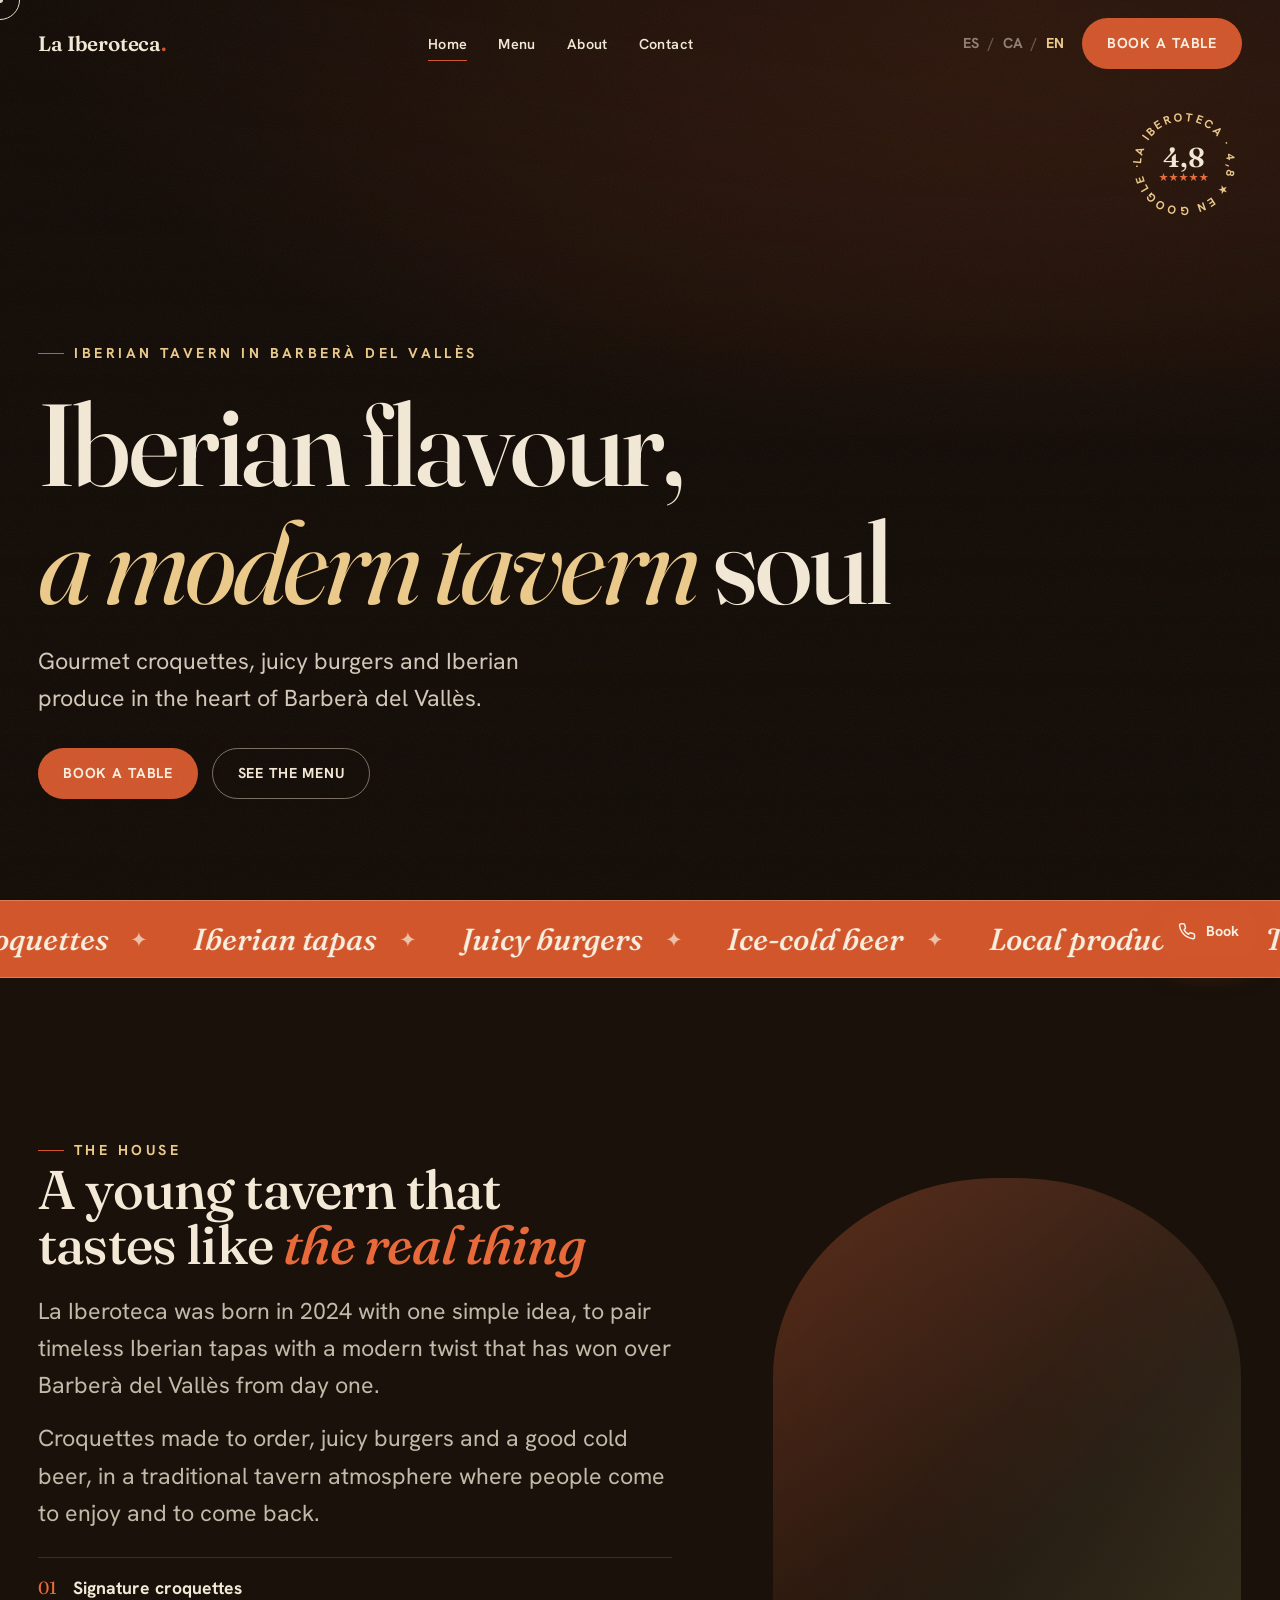
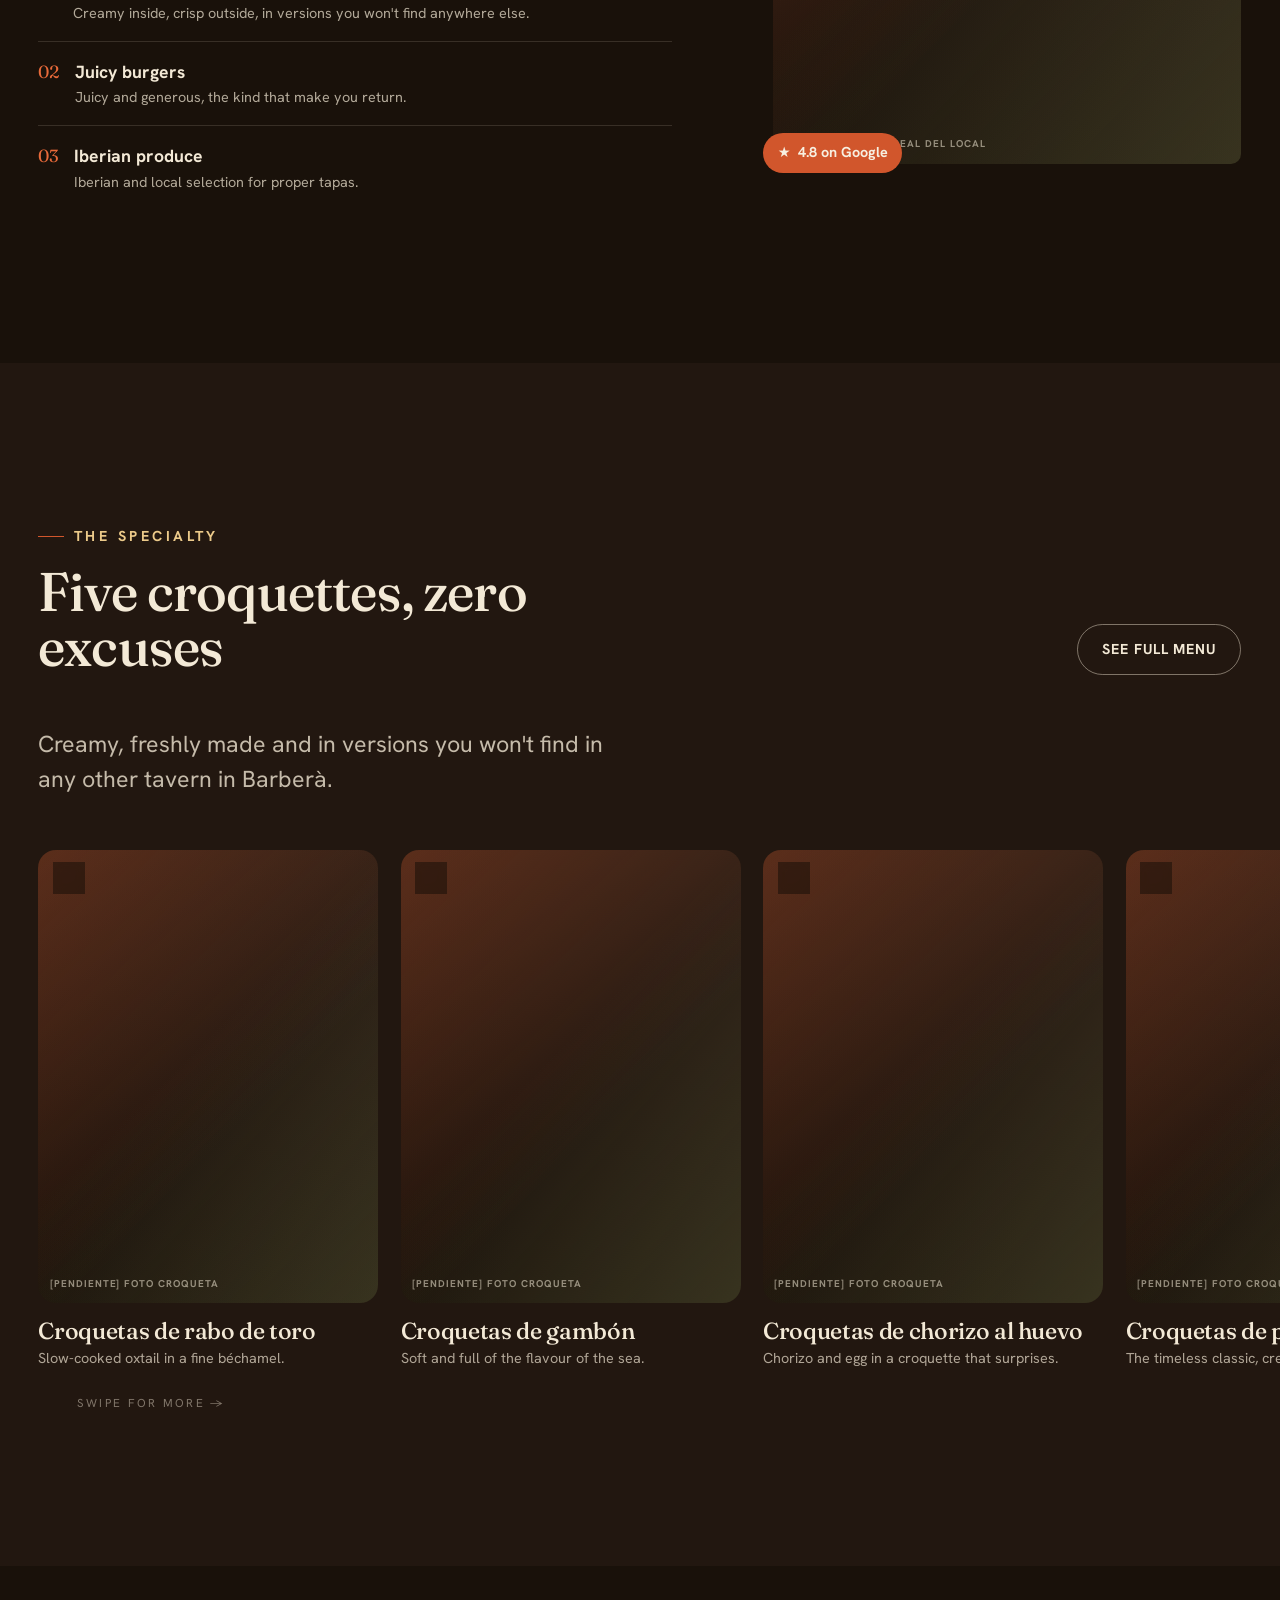
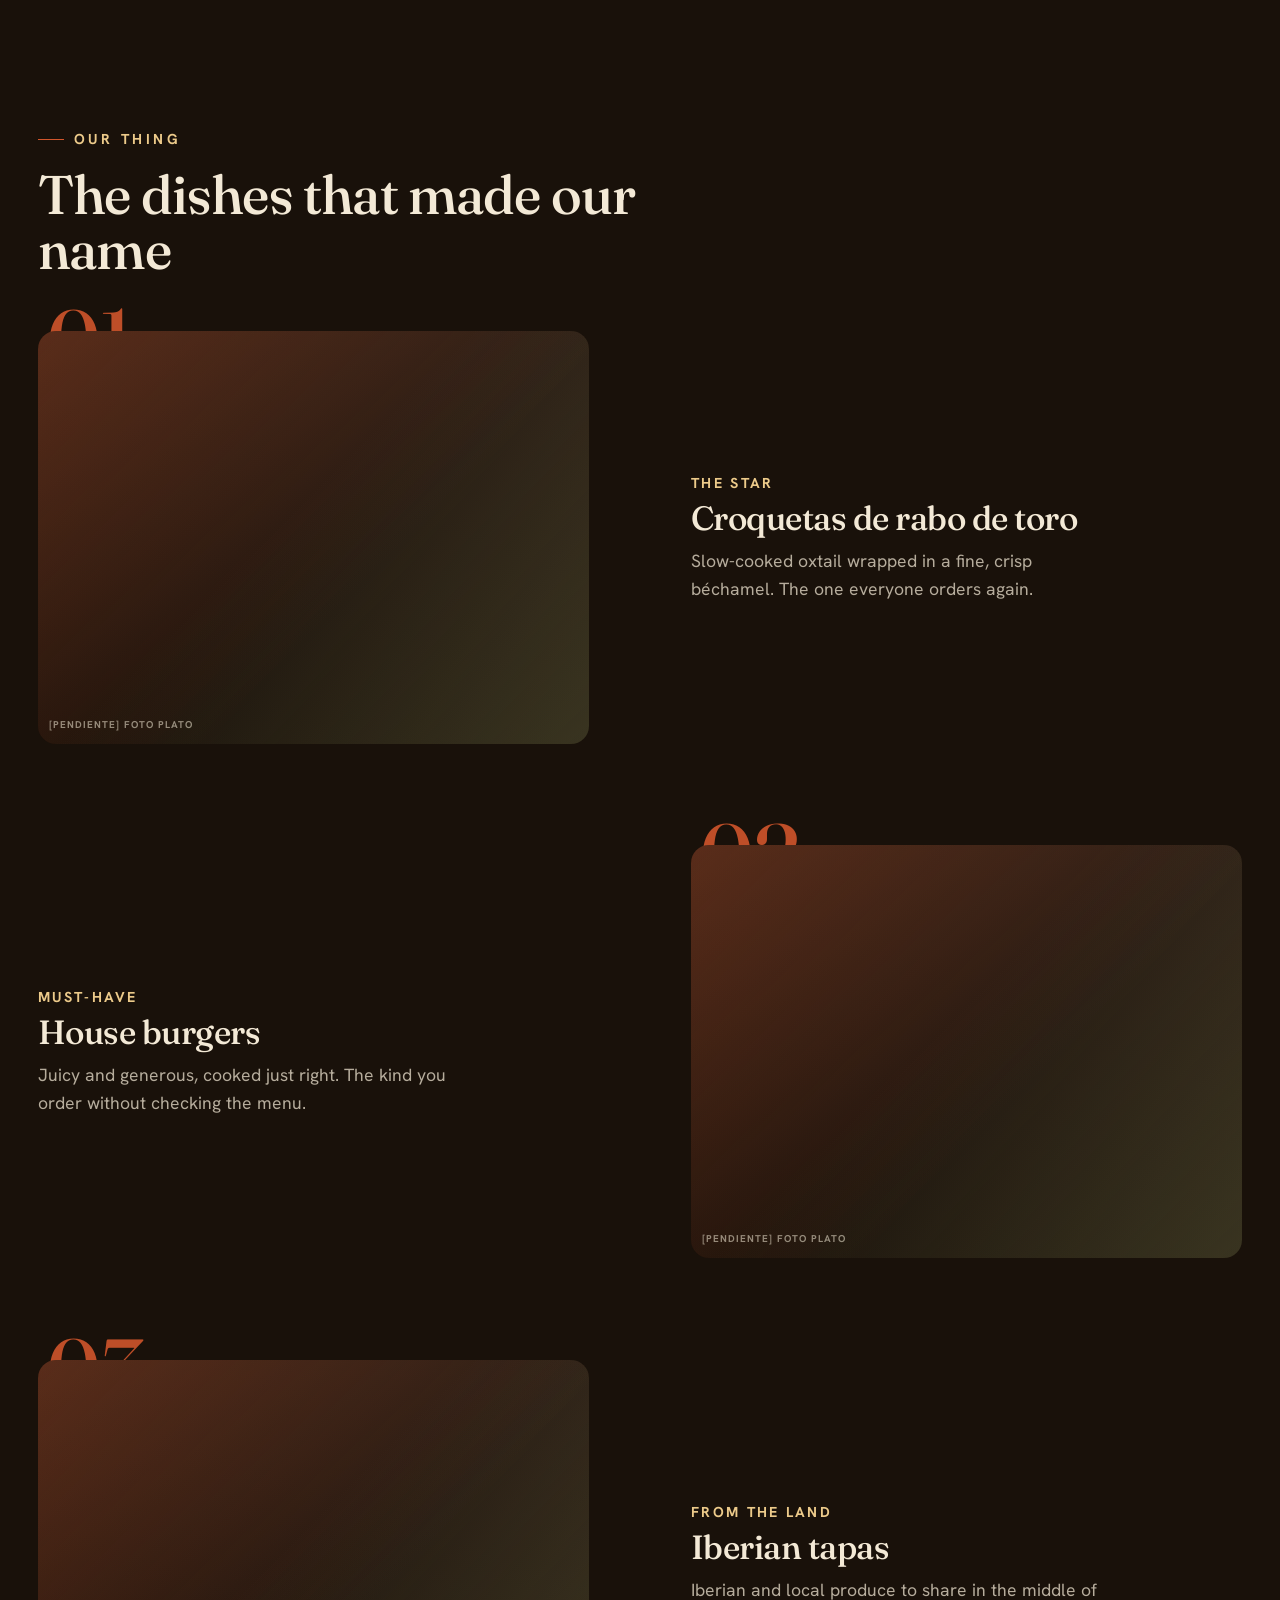
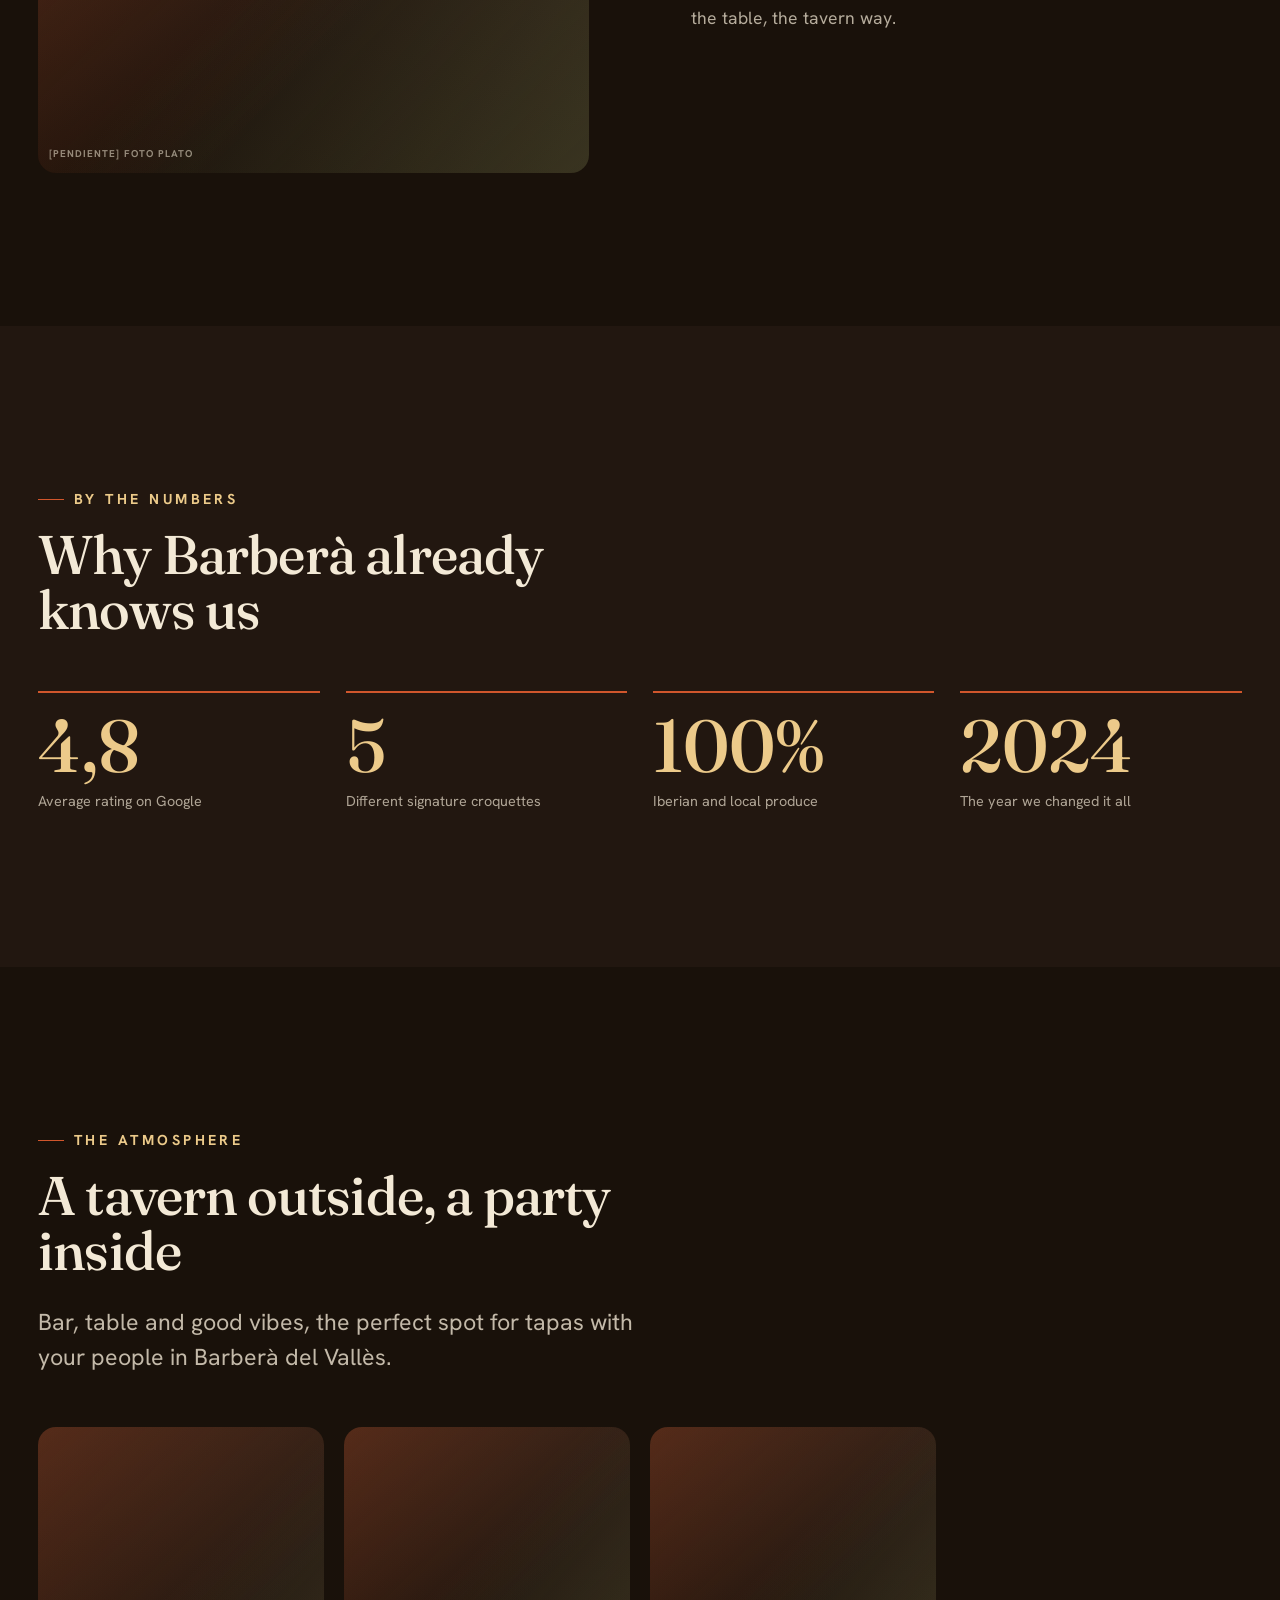
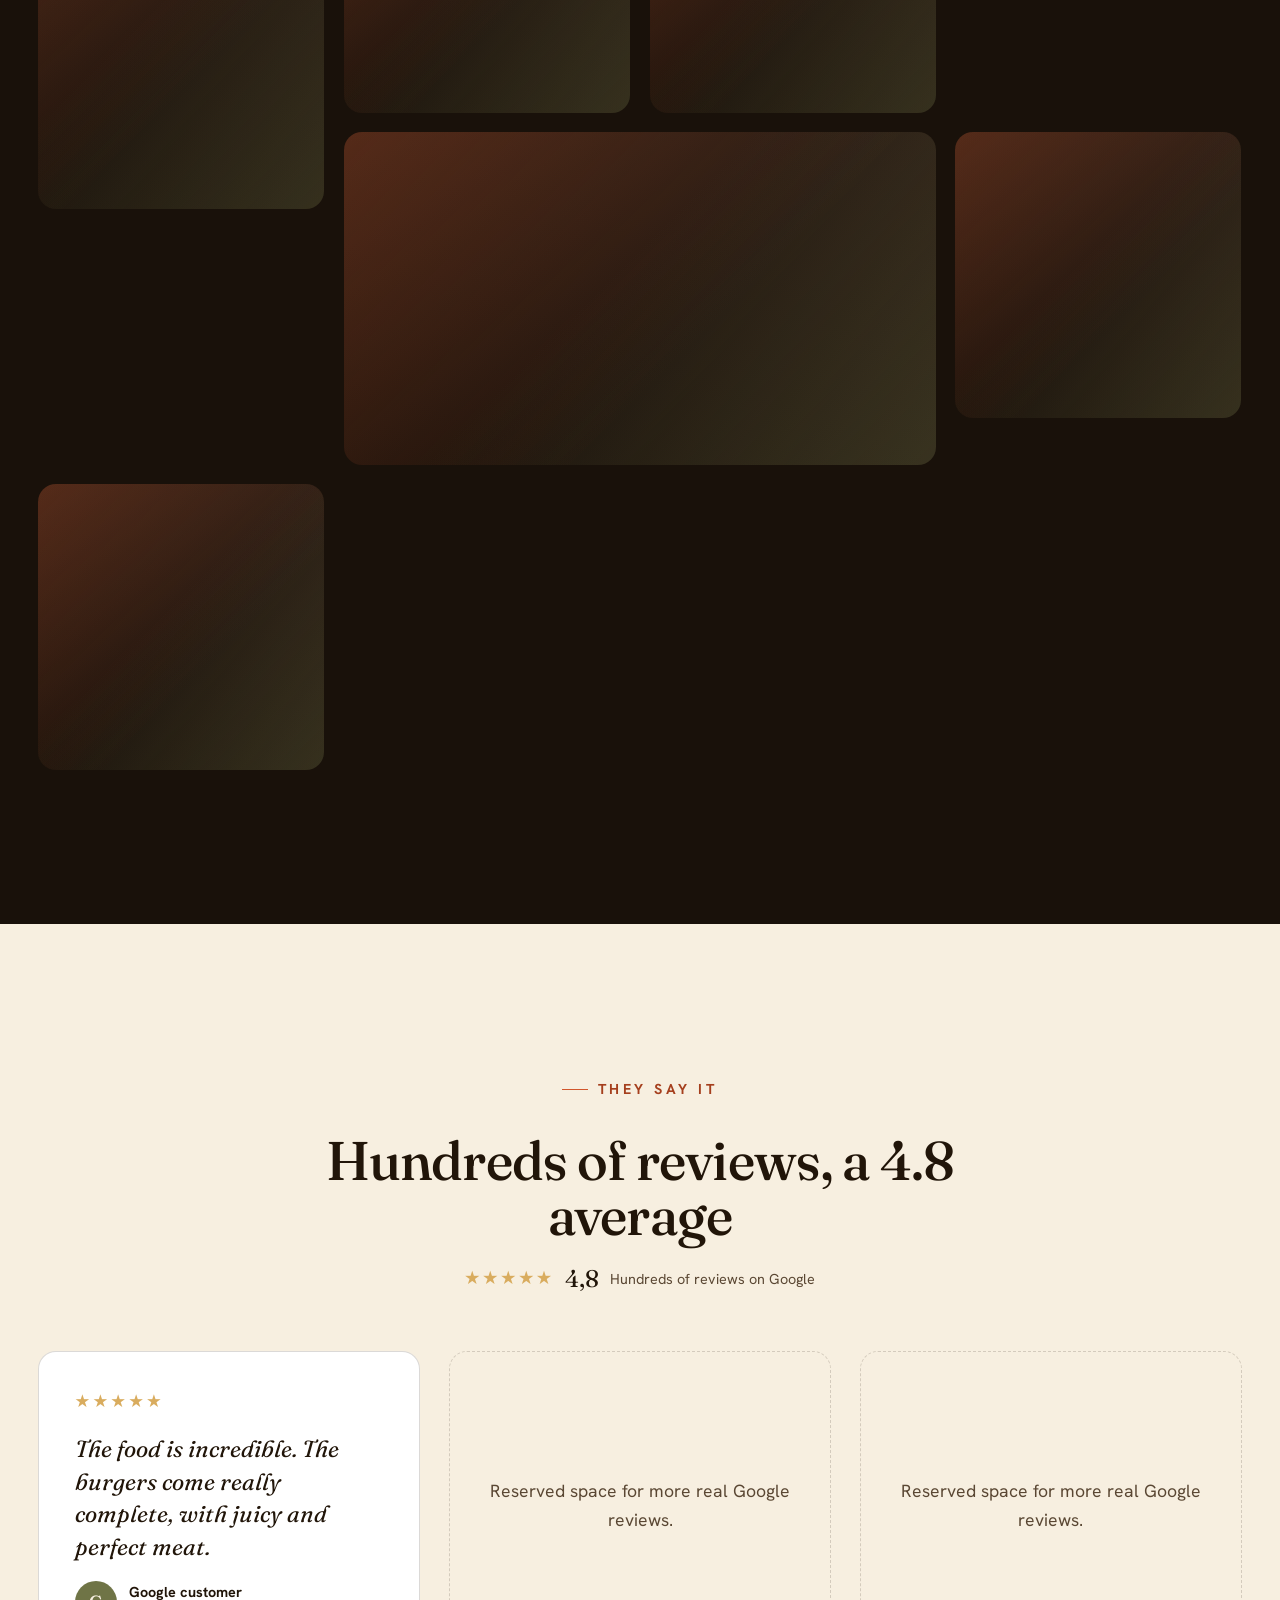
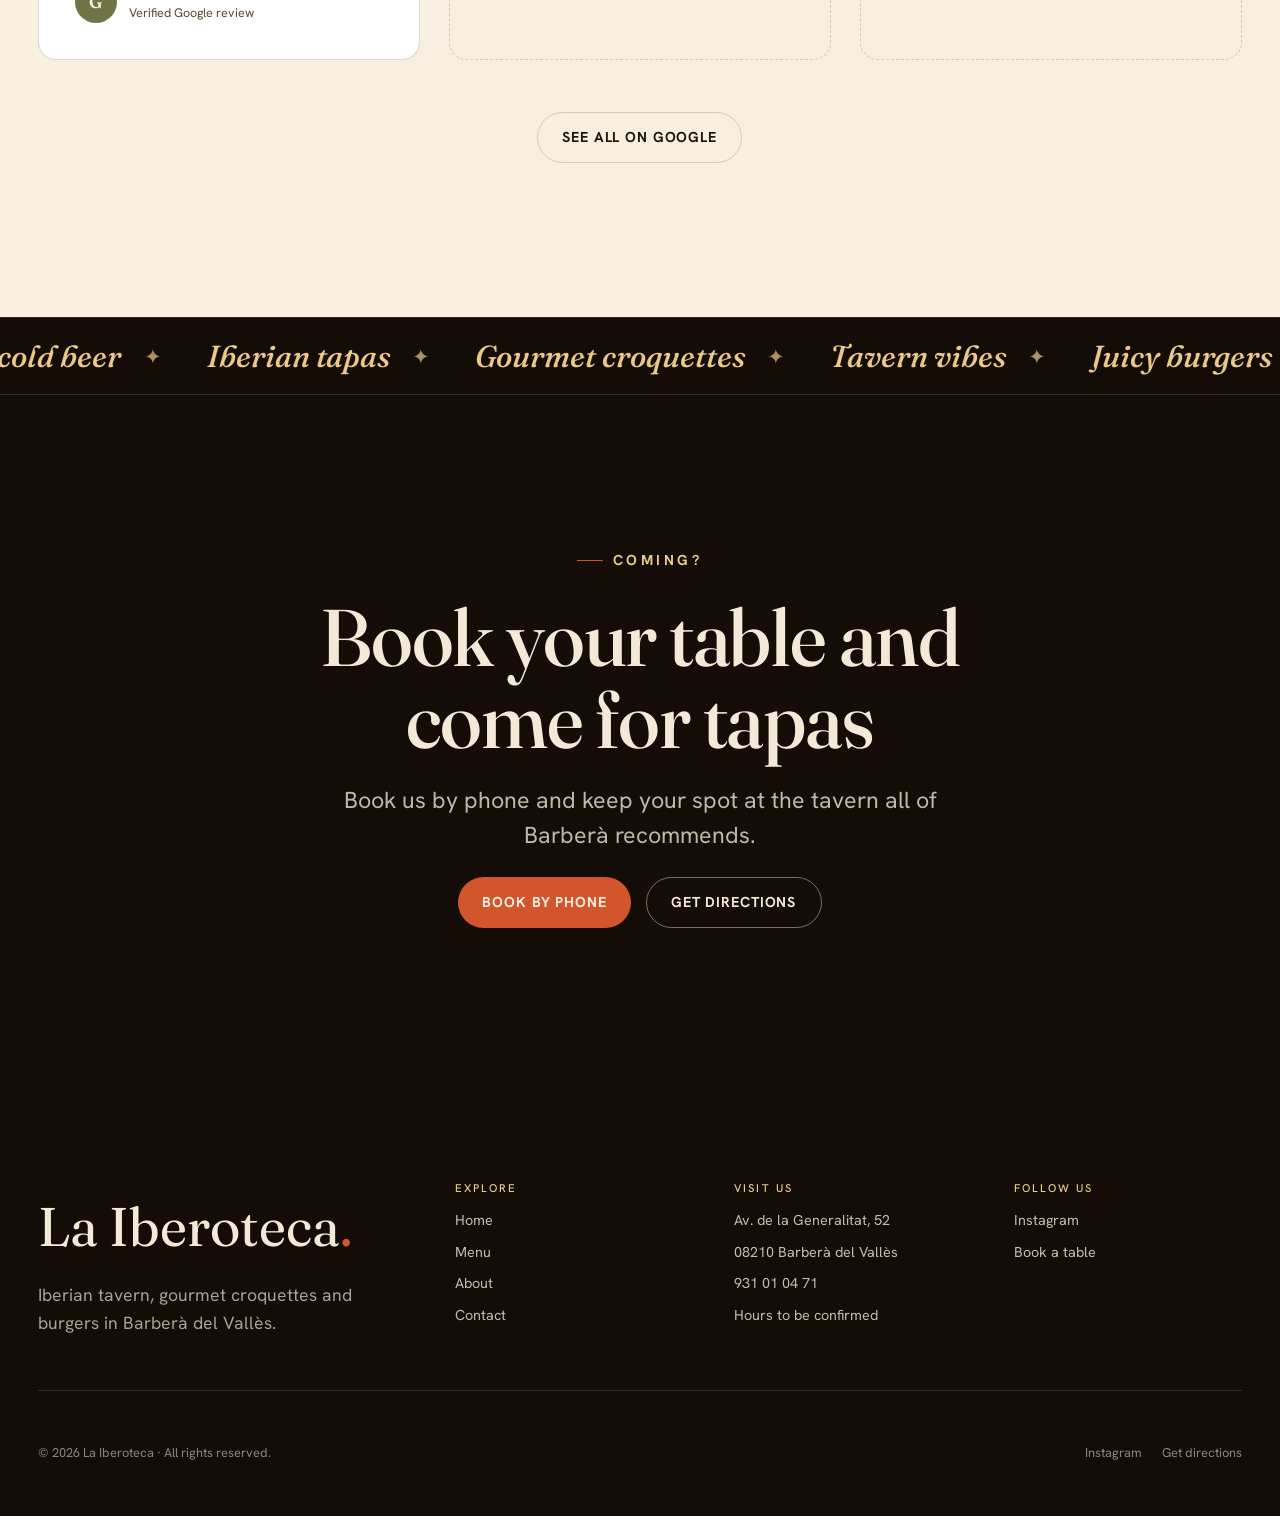
==== la-iberoteca/index.html @ 3eb7a65a "Web" ====
<!doctype html>
<html lang="es">
<head>
  <meta charset="utf-8">
  <meta name="viewport" content="width=device-width, initial-scale=1, viewport-fit=cover">
  <title>La Iberoteca · Tasca ibérica y croquetas gourmet en Barberà del Vallès</title>
  <meta name="description" content="Tasca ibérica en Barberà del Vallès: croquetas gourmet, hamburguesas de carne jugosa y tapeo ibérico. 4,8 en Google. Reserva mesa por teléfono.">
  <link rel="canonical" href="https://www.laiberoteca.com/">
  <meta name="theme-color" content="#130c07">
  <meta property="og:type" content="restaurant">
  <meta property="og:site_name" content="La Iberoteca">
  <meta property="og:title" content="La Iberoteca · Tasca ibérica en Barberà del Vallès">
  <meta property="og:description" content="Tasca ibérica en Barberà del Vallès: croquetas gourmet, hamburguesas de carne jugosa y tapeo ibérico. 4,8 en Google. Reserva mesa por teléfono.">
  <meta property="og:url" content="https://www.laiberoteca.com/">
  <meta property="og:image" content="https://images.unsplash.com/photo-1656423521731-9665583f100c?auto=format&fit=crop&w=1200&q=72">
  <meta property="og:locale" content="es_ES">
  <meta name="twitter:card" content="summary_large_image">
  <link rel="preconnect" href="https://fonts.googleapis.com">
  <link rel="preconnect" href="https://fonts.gstatic.com" crossorigin>
  <link rel="preconnect" href="https://images.unsplash.com">
  <link rel="icon" href="data:image/svg+xml,%3Csvg xmlns='http://www.w3.org/2000/svg' viewBox='0 0 32 32'%3E%3Crect width='32' height='32' rx='7' fill='%23130c07'/%3E%3Ctext x='16' y='23' font-family='Georgia,serif' font-size='20' fill='%23d9ac5e' text-anchor='middle'%3EI%3C/text%3E%3C/svg%3E">
  <link rel="stylesheet" href="css/style.css">
  <script type="application/ld+json">
  {
    "@context": "https://schema.org",
    "@type": "Restaurant",
    "name": "La Iberoteca",
    "description": "Tasca ibérica en Barberà del Vallès: croquetas gourmet, hamburguesas de carne jugosa y tapeo ibérico.",
    "url": "https://www.laiberoteca.com/",
    "telephone": "+34931010471",
    "image": "https://images.unsplash.com/photo-1656423521731-9665583f100c?auto=format&fit=crop&w=1200&q=72",
    "servesCuisine": ["Española", "Tapas", "Ibérica"],
    "priceRange": "€€",
    "address": {
      "@type": "PostalAddress",
      "streetAddress": "Av. de la Generalitat, 52",
      "addressLocality": "Barberà del Vallès",
      "postalCode": "08210",
      "addressRegion": "Barcelona",
      "addressCountry": "ES"
    },
    "geo": { "@type": "GeoCoordinates", "latitude": 41.5150507, "longitude": 2.1231923 },
    "areaServed": "Barberà del Vallès"
  }
  </script>
</head>
<body>

  <a class="skip-link" href="#main" data-i18n="skip">Saltar al contenido</a>

  <div class="preloader" aria-hidden="true">
    <div class="preloader__inner">
      <p class="preloader__name">La Iberoteca</p>
      <p class="preloader__sub" data-i18n="pre.sub">Tasca ibérica · Barberà del Vallès</p>
      <div class="preloader__bar"><span></span></div>
    </div>
  </div>
  <div class="curtain" aria-hidden="true"></div>

  <div class="cursor" aria-hidden="true"></div>
  <div class="cursor-dot" aria-hidden="true"></div>

  <header class="header">
    <div class="header__inner">
      <a class="brand" href="index.html" aria-label="La Iberoteca, inicio">La Iberoteca<span class="brand__dot">.</span></a>
      <nav class="nav" aria-label="Principal">
        <ul class="nav__list">
          <li><a class="nav__link" href="index.html" aria-current="page" data-i18n="nav.home">Inicio</a></li>
          <li><a class="nav__link" href="carta.html" data-i18n="nav.menu">Carta</a></li>
          <li><a class="nav__link" href="conocenos.html" data-i18n="nav.about">Conócenos</a></li>
          <li><a class="nav__link" href="contacto.html" data-i18n="nav.contact">Contacto</a></li>
        </ul>
      </nav>
      <div class="header__actions">
        <div class="lang" role="group" aria-label="Idioma">
          <button class="lang__btn" type="button" data-lang="es" aria-pressed="true">ES</button>
          <span class="lang__sep" aria-hidden="true">/</span>
          <button class="lang__btn" type="button" data-lang="ca" aria-pressed="false">CA</button>
          <span class="lang__sep" aria-hidden="true">/</span>
          <button class="lang__btn" type="button" data-lang="en" aria-pressed="false">EN</button>
        </div>
        <a class="btn btn--accent header__reserve" data-action="reserve" href="tel:+34931010471" data-i18n="cta.reserveLong">Reservar mesa</a>
        <button class="burger" type="button" aria-label="Abrir menú" aria-expanded="false" aria-controls="mobile-menu">
          <span class="burger__box"><span></span><span></span></span>
        </button>
      </div>
    </div>
  </header>

  <nav class="menu" id="mobile-menu" aria-label="Menú móvil">
    <div></div>
    <div class="menu__nav">
      <ul class="menu__list">
        <li class="menu__item"><a class="menu__link" href="index.html"><span class="menu__index">01</span><span data-i18n="nav.home">Inicio</span></a></li>
        <li class="menu__item"><a class="menu__link" href="carta.html"><span class="menu__index">02</span><span data-i18n="nav.menu">Carta</span></a></li>
        <li class="menu__item"><a class="menu__link" href="conocenos.html"><span class="menu__index">03</span><span data-i18n="nav.about">Conócenos</span></a></li>
        <li class="menu__item"><a class="menu__link" href="contacto.html"><span class="menu__index">04</span><span data-i18n="nav.contact">Contacto</span></a></li>
      </ul>
    </div>
    <div class="menu__footer">
      <a data-action="call" href="tel:+34931010471">931 01 04 71</a>
      <span>Av. de la Generalitat, 52 · Barberà del Vallès</span>
      <a href="https://www.instagram.com/" target="_blank" rel="noopener">Instagram</a>
    </div>
  </nav>

  <nav class="actionbar" aria-label="Acciones rápidas">
    <a class="actionbar__btn" href="carta.html" data-i18n="nav.menu">Carta</a>
    <a class="actionbar__btn actionbar__btn--primary" data-action="reserve" href="tel:+34931010471">
      <svg viewBox="0 0 24 24" fill="none" stroke="currentColor" stroke-width="2" stroke-linecap="round" stroke-linejoin="round" aria-hidden="true"><path d="M22 16.92v3a2 2 0 0 1-2.18 2 19.79 19.79 0 0 1-8.63-3.07 19.5 19.5 0 0 1-6-6 19.79 19.79 0 0 1-3.07-8.67A2 2 0 0 1 4.11 2h3a2 2 0 0 1 2 1.72c.13.96.36 1.9.7 2.81a2 2 0 0 1-.45 2.11L8.09 9.91a16 16 0 0 0 6 6l1.27-1.27a2 2 0 0 1 2.11-.45c.9.34 1.85.57 2.81.7A2 2 0 0 1 22 16.92z"></path></svg>
      <span data-i18n="cta.reserve">Reservar</span>
    </a>
    <a class="actionbar__btn" data-action="directions" href="https://www.google.com/maps/dir/?api=1&destination=41.5150507,2.1231923" target="_blank" rel="noopener" data-i18n="homecta.btn2">Cómo llegar</a>
  </nav>

  <a class="callfab" data-action="reserve" href="tel:+34931010471">
    <svg viewBox="0 0 24 24" fill="none" stroke="currentColor" stroke-width="2" stroke-linecap="round" stroke-linejoin="round" aria-hidden="true"><path d="M22 16.92v3a2 2 0 0 1-2.18 2 19.79 19.79 0 0 1-8.63-3.07 19.5 19.5 0 0 1-6-6 19.79 19.79 0 0 1-3.07-8.67A2 2 0 0 1 4.11 2h3a2 2 0 0 1 2 1.72c.13.96.36 1.9.7 2.81a2 2 0 0 1-.45 2.11L8.09 9.91a16 16 0 0 0 6 6l1.27-1.27a2 2 0 0 1 2.11-.45c.9.34 1.85.57 2.81.7A2 2 0 0 1 22 16.92z"></path></svg>
    <span data-i18n="floating.label">Reservar</span>
  </a>

  <div id="smooth-wrapper">
    <div id="smooth-content">
      <main id="main">

        <section class="hero">
          <div class="hero__media"><img src="https://images.unsplash.com/photo-1656423521731-9665583f100c?auto=format&fit=crop&w=1900&q=72" alt="Mesa de tapeo ibérico en La Iberoteca" fetchpriority="high" decoding="async"></div>
          <div class="hero__scrim"></div>
          <div class="seal" aria-hidden="true">
            <svg class="seal__spin" viewBox="0 0 100 100">
              <defs><path id="sealpath" d="M50,50 m-37,0 a37,37 0 1,1 74,0 a37,37 0 1,1 -74,0"></path></defs>
              <text><textPath href="#sealpath" startOffset="0">LA IBEROTECA · 4,8 ★ EN GOOGLE · </textPath></text>
            </svg>
            <div class="seal__core"><span class="seal__num">4,8</span><span class="seal__star">★★★★★</span></div>
          </div>
          <div class="hero__inner">
            <p class="eyebrow hero__eyebrow" data-i18n="hero.eyebrow">Tasca ibérica en Barberà del Vallès</p>
            <h1 class="hero__title" data-i18n-html="hero.title">Sabor ibérico,<br><em>alma de tasca</em> moderna</h1>
            <p class="hero__sub" data-i18n="hero.sub">Croquetas gourmet, hamburguesas de carne jugosa y producto ibérico en el corazón de Barberà del Vallès.</p>
            <div class="hero__actions">
              <a class="btn btn--accent" data-action="reserve" href="tel:+34931010471" data-i18n="hero.cta1">Reservar mesa</a>
              <a class="btn btn--ghost" href="carta.html" data-i18n="hero.cta2">Ver la carta</a>
            </div>
          </div>
        </section>

        <div class="marquee" aria-hidden="true">
          <div class="marquee__track">
            <span class="marquee__item" data-i18n="marquee.1">Croquetas gourmet</span>
            <span class="marquee__item" data-i18n="marquee.2">Tapeo ibérico</span>
            <span class="marquee__item" data-i18n="marquee.3">Hamburguesas jugosas</span>
            <span class="marquee__item" data-i18n="marquee.4">Cerveza bien fría</span>
            <span class="marquee__item" data-i18n="marquee.5">Producto de proximidad</span>
            <span class="marquee__item" data-i18n="marquee.6">Ambiente de tasca</span>
          </div>
        </div>

        <section class="section">
          <div class="wrap intro__grid">
            <div class="intro__main">
              <p class="eyebrow" data-reveal="up" data-i18n="intro.eyebrow">La casa</p>
              <h2 class="intro__title" data-reveal="up" data-i18n-html="intro.title">Una tasca joven que sabe a <em>toda la vida</em></h2>
              <div class="intro__body" data-reveal="up">
                <p data-i18n="intro.p1">La Iberoteca nació en 2024 con una idea sencilla, juntar el tapeo ibérico de siempre con un punto moderno que enamora a Barberà del Vallès desde el primer día.</p>
                <p data-i18n="intro.p2">Croquetas hechas al momento, hamburguesas de carne jugosa y una buena cerveza fría, en un ambiente de tasca tradicional donde se viene a disfrutar y a repetir.</p>
              </div>
              <div class="features" data-reveal="up">
                <div class="feature"><span class="feature__num">01</span><div><p class="feature__title" data-i18n="intro.f1.title">Croquetas de autor</p><p class="feature__text" data-i18n="intro.f1.text">Cremosas por dentro y crujientes por fuera.</p></div></div>
                <div class="feature"><span class="feature__num">02</span><div><p class="feature__title" data-i18n="intro.f2.title">Hamburguesas jugosas</p><p class="feature__text" data-i18n="intro.f2.text">Carne jugosa y bien completas.</p></div></div>
                <div class="feature"><span class="feature__num">03</span><div><p class="feature__title" data-i18n="intro.f3.title">Producto ibérico</p><p class="feature__text" data-i18n="intro.f3.text">Selección ibérica y de proximidad.</p></div></div>
              </div>
            </div>
            <div class="intro__media" data-reveal="mask">
              <div class="img intro__img" data-ph="[PENDIENTE] Foto real del local"><img src="https://images.unsplash.com/photo-1613274554329-70f997f5789f?auto=format&fit=crop&w=1100&q=72" alt="Interior de tasca cálida en Barberà del Vallès" loading="lazy" decoding="async"></div>
              <span class="intro__badge"><span aria-hidden="true">★</span><span data-i18n="intro.chip">4,8 en Google</span></span>
            </div>
          </div>
        </section>

        <section class="section section--brown">
          <div class="wrap">
            <div class="rail__head">
              <div>
                <p class="eyebrow" data-reveal="up" data-i18n="croq.eyebrow">La especialidad</p>
                <h2 class="title title--section" data-reveal="up" data-i18n="croq.title">Cinco croquetas, cero excusas</h2>
              </div>
              <a class="btn btn--ghost" href="carta.html" data-reveal="up" data-i18n="dishes.cta">Ver carta completa</a>
            </div>
            <p class="lead u-mt-s" data-reveal="up" data-i18n="croq.lead">Cremosas, recién hechas y en versiones que no vas a encontrar en otra tasca de Barberà.</p>
          </div>
          <div class="wrap" style="margin-top: var(--sp-m)">
            <div class="hswipe">
              <article class="hcard"><div class="img hcard__media" data-ph="[PENDIENTE] Foto croqueta"><span class="hcard__index">01</span><img src="https://images.unsplash.com/photo-1713517915303-ae3b3429f939?auto=format&fit=crop&w=820&q=72" alt="Croquetas gourmet de La Iberoteca" loading="lazy" decoding="async"></div><div class="hcard__body"><h3 class="hcard__name" data-i18n="m.croq1.name">—</h3><p class="hcard__desc" data-i18n="m.croq1.desc">—</p></div></article>
              <article class="hcard"><div class="img hcard__media" data-ph="[PENDIENTE] Foto croqueta"><span class="hcard__index">02</span><img src="https://images.unsplash.com/photo-1683694062041-cc62c5390b13?auto=format&fit=crop&w=820&q=72" alt="Croquetas crujientes recién hechas" loading="lazy" decoding="async"></div><div class="hcard__body"><h3 class="hcard__name" data-i18n="m.croq2.name">—</h3><p class="hcard__desc" data-i18n="m.croq2.desc">—</p></div></article>
              <article class="hcard"><div class="img hcard__media" data-ph="[PENDIENTE] Foto croqueta"><span class="hcard__index">03</span><img src="https://images.unsplash.com/photo-1674480367370-4e4bd64eb3c5?auto=format&fit=crop&w=820&q=72" alt="Croquetas caseras de La Iberoteca" loading="lazy" decoding="async"></div><div class="hcard__body"><h3 class="hcard__name" data-i18n="m.croq3.name">—</h3><p class="hcard__desc" data-i18n="m.croq3.desc">—</p></div></article>
              <article class="hcard"><div class="img hcard__media" data-ph="[PENDIENTE] Foto croqueta"><span class="hcard__index">04</span><img src="https://images.unsplash.com/photo-1626011852881-4609127619a8?auto=format&fit=crop&w=820&q=72" alt="Croquetas doradas para compartir" loading="lazy" decoding="async"></div><div class="hcard__body"><h3 class="hcard__name" data-i18n="m.croq4.name">—</h3><p class="hcard__desc" data-i18n="m.croq4.desc">—</p></div></article>
              <article class="hcard"><div class="img hcard__media" data-ph="[PENDIENTE] Foto croqueta"><span class="hcard__index">05</span><img src="https://images.unsplash.com/photo-1667450739981-401065db58dd?auto=format&fit=crop&w=820&q=72" alt="Croquetas de autor de La Iberoteca" loading="lazy" decoding="async"></div><div class="hcard__body"><h3 class="hcard__name" data-i18n="m.croq5.name">—</h3><p class="hcard__desc" data-i18n="m.croq5.desc">—</p></div></article>
            </div>
            <p class="hswipe__hint" data-i18n="hswipe.hint">Desliza para ver más →</p>
          </div>
        </section>

        <section class="section">
          <div class="wrap">
            <div class="rail__head">
              <div>
                <p class="eyebrow" data-reveal="up" data-i18n="sig.eyebrow">Lo nuestro</p>
                <h2 class="title title--section" data-reveal="up" data-i18n="sig.title">Platos que nos han hecho un nombre</h2>
              </div>
            </div>
            <div class="sig u-mt-m">
              <article class="sig-item"><div class="sig-item__media" data-reveal="mask"><span class="sig-item__num" aria-hidden="true">01</span><div class="img" style="position:absolute;inset:0;border-radius:inherit" data-ph="[PENDIENTE] Foto plato"><img src="https://images.unsplash.com/photo-1683694062041-cc62c5390b13?auto=format&fit=crop&w=1100&q=72" alt="Croquetas de rabo de toro" loading="lazy" decoding="async"></div></div><div class="sig-item__body" data-reveal="up"><p class="sig-item__tag" data-i18n="sig.1.tag">—</p><h3 class="sig-item__name" data-i18n="sig.1.name">—</h3><p class="sig-item__desc" data-i18n="sig.1.desc">—</p></div></article>
              <article class="sig-item sig-item--rev"><div class="sig-item__media" data-reveal="mask"><span class="sig-item__num" aria-hidden="true">02</span><div class="img" style="position:absolute;inset:0;border-radius:inherit" data-ph="[PENDIENTE] Foto plato"><img src="https://images.unsplash.com/photo-1610440042657-612c34d95e9f?auto=format&fit=crop&w=1100&q=72" alt="Hamburguesa jugosa de La Iberoteca" loading="lazy" decoding="async"></div></div><div class="sig-item__body" data-reveal="up"><p class="sig-item__tag" data-i18n="sig.2.tag">—</p><h3 class="sig-item__name" data-i18n="sig.2.name">—</h3><p class="sig-item__desc" data-i18n="sig.2.desc">—</p></div></article>
              <article class="sig-item"><div class="sig-item__media" data-reveal="mask"><span class="sig-item__num" aria-hidden="true">03</span><div class="img" style="position:absolute;inset:0;border-radius:inherit" data-ph="[PENDIENTE] Foto plato"><img src="https://images.unsplash.com/photo-1709790028365-d49ae1e20f53?auto=format&fit=crop&w=1100&q=72" alt="Tapeo ibérico y jamón" loading="lazy" decoding="async"></div></div><div class="sig-item__body" data-reveal="up"><p class="sig-item__tag" data-i18n="sig.3.tag">—</p><h3 class="sig-item__name" data-i18n="sig.3.name">—</h3><p class="sig-item__desc" data-i18n="sig.3.desc">—</p></div></article>
            </div>
          </div>
        </section>

        <section class="section section--brown">
          <div class="wrap">
            <p class="eyebrow" data-reveal="up" data-i18n="stats.eyebrow">En números</p>
            <h2 class="title title--section" data-reveal="up" data-i18n="stats.title">Por qué Barberà ya nos tiene en el mapa</h2>
            <div class="stats__grid" data-stagger>
              <div class="stat"><p class="stat__num" data-count="4.8" data-decimals="1">4,8</p><p class="stat__label" data-i18n="stat.1.label">Valoración media en Google</p></div>
              <div class="stat"><p class="stat__num" data-count="5" data-decimals="0">5</p><p class="stat__label" data-i18n="stat.2.label">Croquetas de autor distintas</p></div>
              <div class="stat"><p class="stat__num" data-count="100" data-decimals="0" data-suffix="%">100%</p><p class="stat__label" data-i18n="stat.3.label">Producto ibérico y de proximidad</p></div>
              <div class="stat"><p class="stat__num" data-count="2024" data-decimals="0">2024</p><p class="stat__label" data-i18n="stat.4.label">El año en que lo cambiamos todo</p></div>
            </div>
          </div>
        </section>

        <section class="section">
          <div class="wrap">
            <p class="eyebrow" data-reveal="up" data-i18n="gallery.eyebrow">El ambiente</p>
            <h2 class="title title--section" data-reveal="up" data-i18n="gallery.title">Tasca por fuera, fiesta por dentro</h2>
            <p class="lead u-mt-s" data-reveal="up" data-i18n="gallery.lead">Barra, mesa y buen rollo, el sitio ideal para tapear con los tuyos en Barberà del Vallès.</p>
            <div class="gallery__grid">
              <div class="gtile gtile--tall" data-reveal="mask"><div class="gtile__inner" data-speed="1.08"><div class="img" style="position:absolute;inset:0" data-ph="[PENDIENTE] Foto local"><img src="https://images.unsplash.com/photo-1667388968964-4aa652df0a9b?auto=format&fit=crop&w=900&q=72" alt="Ambiente del local de La Iberoteca" loading="lazy" decoding="async"></div></div></div>
              <div class="gtile gtile--sq" data-reveal="mask"><div class="gtile__inner" data-speed="0.92"><div class="img" style="position:absolute;inset:0" data-ph="[PENDIENTE] Foto bebida"><img src="https://images.unsplash.com/photo-1594035900144-17151c9910af?auto=format&fit=crop&w=700&q=72" alt="Caña de cerveza bien fría" loading="lazy" decoding="async"></div></div></div>
              <div class="gtile gtile--sq" data-reveal="mask"><div class="gtile__inner" data-speed="1.12"><div class="img" style="position:absolute;inset:0" data-ph="[PENDIENTE] Foto tapa"><img src="https://images.unsplash.com/photo-1609950547346-a4f431435b2b?auto=format&fit=crop&w=700&q=72" alt="Tapas para compartir" loading="lazy" decoding="async"></div></div></div>
              <div class="gtile gtile--wide" data-reveal="mask"><div class="gtile__inner" data-speed="0.95"><div class="img" style="position:absolute;inset:0" data-ph="[PENDIENTE] Foto barra"><img src="https://images.unsplash.com/photo-1651440204216-548382747b40?auto=format&fit=crop&w=1100&q=72" alt="Barra y mesas de la tasca" loading="lazy" decoding="async"></div></div></div>
              <div class="gtile gtile--sq" data-reveal="mask"><div class="gtile__inner" data-speed="1.06"><div class="img" style="position:absolute;inset:0" data-ph="[PENDIENTE] Foto plato"><img src="https://images.unsplash.com/photo-1550547660-d9450f859349?auto=format&fit=crop&w=700&q=72" alt="Hamburguesa completa" loading="lazy" decoding="async"></div></div></div>
              <div class="gtile gtile--sq" data-reveal="mask"><div class="gtile__inner" data-speed="1.0"><div class="img" style="position:absolute;inset:0" data-ph="[PENDIENTE] Foto ibérico"><img src="https://images.unsplash.com/photo-1572788493895-3a9a445fe36e?auto=format&fit=crop&w=700&q=72" alt="Jamón ibérico" loading="lazy" decoding="async"></div></div></div>
            </div>
          </div>
        </section>

        <section class="section section--paper">
          <div class="wrap">
            <div class="reviews__head">
              <p class="eyebrow" data-reveal="up" data-i18n="reviews.eyebrow">Lo dicen ellos</p>
              <h2 class="title title--section" data-reveal="up" data-i18n="reviews.title">Cientos de reseñas, una media de 4,8</h2>
              <span class="rating" data-reveal="up"><span class="rating__stars" aria-hidden="true">★★★★★</span><span class="rating__num">4,8</span><span class="rating__count" data-i18n="reviews.ratingCount">Cientos de reseñas en Google</span></span>
            </div>
            <div class="reviews__grid" data-stagger>
              <article class="review">
                <span class="review__stars" aria-hidden="true">★★★★★</span>
                <p class="review__text" data-i18n="review.1.text">La comida es increíble. Las hamburguesas vienen bien completas, con la carne jugosa y perfecta.</p>
                <div class="review__meta"><span class="review__avatar" aria-hidden="true">G</span><div><p class="review__name" data-i18n="review.1.name">Cliente de Google</p><p class="review__source" data-i18n="review.1.source">Reseña verificada de Google</p></div></div>
              </article>
              <article class="review review--pending"><p data-i18n="review.pending">Espacio reservado para más reseñas reales de Google.</p></article>
              <article class="review review--pending"><p data-i18n="review.pending">Espacio reservado para más reseñas reales de Google.</p></article>
            </div>
            <div class="u-center u-mt-m" data-reveal="up">
              <a class="btn btn--ghost" href="https://www.google.com/maps/search/La+Iberoteca+Barberà+del+Vallès" target="_blank" rel="noopener" data-i18n="reviews.cta">Ver todas en Google</a>
            </div>
          </div>
        </section>

        <div class="marquee marquee--ghost" aria-hidden="true">
          <div class="marquee__track" data-reverse="true">
            <span class="marquee__item" data-i18n="marquee.2">Tapeo ibérico</span>
            <span class="marquee__item" data-i18n="marquee.1">Croquetas gourmet</span>
            <span class="marquee__item" data-i18n="marquee.6">Ambiente de tasca</span>
            <span class="marquee__item" data-i18n="marquee.3">Hamburguesas jugosas</span>
            <span class="marquee__item" data-i18n="marquee.5">Producto de proximidad</span>
            <span class="marquee__item" data-i18n="marquee.4">Cerveza bien fría</span>
          </div>
        </div>

        <section class="section cta">
          <div class="cta__media"><img src="https://images.unsplash.com/photo-1667388968964-4aa652df0a9b?auto=format&fit=crop&w=1600&q=72" alt="Ambiente nocturno de La Iberoteca" loading="lazy" decoding="async"></div>
          <div class="wrap cta__inner">
            <p class="eyebrow" data-reveal="up" data-i18n="homecta.eyebrow">¿Te vienes?</p>
            <h2 class="cta__title" data-reveal="up" data-i18n="homecta.title">Reserva tu mesa y ven a tapear</h2>
            <p class="lead" data-reveal="up" data-i18n="homecta.text">Resérvanos por teléfono y guárdate sitio en la tasca que todo Barberà recomienda.</p>
            <div class="cta__actions" data-reveal="up">
              <a class="btn btn--accent" data-action="reserve" href="tel:+34931010471" data-i18n="homecta.btn1">Reservar por teléfono</a>
              <a class="btn btn--ghost" data-action="directions" href="https://www.google.com/maps/dir/?api=1&destination=41.5150507,2.1231923" target="_blank" rel="noopener" data-i18n="homecta.btn2">Cómo llegar</a>
            </div>
          </div>
        </section>

      </main>

      <footer class="footer">
        <div class="wrap">
          <div class="footer__top">
            <div>
              <p class="footer__brand">La Iberoteca<span class="brand__dot" style="color:var(--c-paprika)">.</span></p>
              <p class="footer__tag" data-i18n="footer.tagline">Tasca ibérica, croquetas gourmet y hamburguesas en Barberà del Vallès.</p>
            </div>
            <div class="footer__col">
              <h4 data-i18n="footer.col1">Explora</h4>
              <ul>
                <li><a href="index.html" data-i18n="nav.home">Inicio</a></li>
                <li><a href="carta.html" data-i18n="nav.menu">Carta</a></li>
                <li><a href="conocenos.html" data-i18n="nav.about">Conócenos</a></li>
                <li><a href="contacto.html" data-i18n="nav.contact">Contacto</a></li>
              </ul>
            </div>
            <div class="footer__col">
              <h4 data-i18n="footer.col2">Visítanos</h4>
              <ul>
                <li>Av. de la Generalitat, 52</li>
                <li>08210 Barberà del Vallès</li>
                <li><a data-action="call" href="tel:+34931010471">931 01 04 71</a></li>
                <li data-i18n="footer.hoursNote">Horario por confirmar</li>
              </ul>
            </div>
            <div class="footer__col">
              <h4 data-i18n="footer.col3">Síguenos</h4>
              <ul>
                <li><a href="https://www.instagram.com/" target="_blank" rel="noopener">Instagram</a></li>
                <li><a data-action="reserve" href="tel:+34931010471" data-i18n="cta.reserveLong">Reservar mesa</a></li>
              </ul>
            </div>
          </div>
          <div class="footer__bottom">
            <p data-i18n="footer.rights">© 2026 La Iberoteca · Todos los derechos reservados.</p>
            <div class="footer__social">
              <a href="https://www.instagram.com/" target="_blank" rel="noopener">Instagram</a>
              <a data-action="directions" href="https://www.google.com/maps/dir/?api=1&destination=41.5150507,2.1231923" target="_blank" rel="noopener" data-i18n="homecta.btn2">Cómo llegar</a>
            </div>
          </div>
        </div>
      </footer>

    </div>
  </div>

  <script src="https://cdnjs.cloudflare.com/ajax/libs/gsap/3.13.0/gsap.min.js"></script>
  <script src="https://cdnjs.cloudflare.com/ajax/libs/gsap/3.13.0/ScrollTrigger.min.js"></script>
  <script src="https://cdnjs.cloudflare.com/ajax/libs/gsap/3.13.0/ScrollSmoother.min.js"></script>
  <script src="https://cdnjs.cloudflare.com/ajax/libs/gsap/3.13.0/SplitText.min.js"></script>
  <script src="js/i18n.js"></script>
  <script src="js/main.js"></script>
</body>
</html>
---- la-iberoteca/css/style.css ----
@import url("https://fonts.googleapis.com/css2?family=Fraunces:ital,opsz,wght@0,9..144,400;0,9..144,500;0,9..144,600;0,9..144,700;0,9..144,900;1,9..144,400;1,9..144,500;1,9..144,600&family=Hanken+Grotesk:wght@400;500;600;700;800&display=swap");

:root {
  --c-black: #130c07;
  --c-espresso: #19110a;
  --c-brown: #221710;
  --c-brown-2: #2c1f16;
  --c-cream: #f3e9d6;
  --c-cream-2: #e7d9bf;
  --c-paper: #f7efe0;
  --c-ink: #211509;
  --c-ink-soft: #5a4733;
  --c-paprika: #d1562c;
  --c-paprika-2: #e86a3a;
  --c-paprika-deep: #a53f1d;
  --c-olive: #6f7446;
  --c-gold: #d9ac5e;
  --c-gold-soft: #ecca8a;
  --c-line: rgba(243, 233, 214, 0.14);
  --c-line-ink: rgba(33, 21, 9, 0.16);

  --font-display: "Fraunces", Georgia, "Times New Roman", serif;
  --font-body: "Hanken Grotesk", system-ui, -apple-system, Segoe UI, Roboto, sans-serif;

  --fs--1: clamp(0.8rem, 0.76rem + 0.18vw, 0.9rem);
  --fs-0: clamp(0.98rem, 0.94rem + 0.2vw, 1.12rem);
  --fs-1: clamp(1.15rem, 1.05rem + 0.5vw, 1.45rem);
  --fs-2: clamp(1.5rem, 1.3rem + 1vw, 2.1rem);
  --fs-3: clamp(2.1rem, 1.6rem + 2.3vw, 3.4rem);
  --fs-4: clamp(2.7rem, 1.9rem + 3.9vw, 5.4rem);
  --fs-5: clamp(3.3rem, 2rem + 6.6vw, 8.5rem);

  --sp-s: clamp(1rem, 0.8rem + 1vw, 1.6rem);
  --sp-m: clamp(1.8rem, 1.2rem + 2.6vw, 3.4rem);
  --sp-l: clamp(3.2rem, 2rem + 5.4vw, 7.5rem);
  --sp-xl: clamp(4.5rem, 2.8rem + 8.5vw, 12rem);

  --wrap: 80rem;
  --gutter: clamp(1.1rem, 0.6rem + 2.4vw, 2.4rem);
  --radius: 6px;
  --radius-l: 18px;
  --arch: 48% 48% 10px 10px / 34% 34% 10px 10px;
  --ease: cubic-bezier(0.22, 1, 0.36, 1);
  --ease-io: cubic-bezier(0.76, 0, 0.24, 1);
  --header-h: 4.6rem;
  --bar-h: 4.6rem;
}

*,
*::before,
*::after {
  box-sizing: border-box;
  margin: 0;
  padding: 0;
}

html {
  -webkit-text-size-adjust: 100%;
}

body {
  font-family: var(--font-body);
  font-size: var(--fs-0);
  line-height: 1.6;
  color: var(--c-cream);
  background: var(--c-espresso);
  overflow-x: hidden;
  -webkit-font-smoothing: antialiased;
  text-rendering: optimizeLegibility;
}

body::after {
  content: "";
  position: fixed;
  inset: 0;
  z-index: 9990;
  pointer-events: none;
  opacity: 0.05;
  background-image: url("data:image/svg+xml,%3Csvg xmlns='http://www.w3.org/2000/svg' width='140' height='140'%3E%3Cfilter id='n'%3E%3CfeTurbulence type='fractalNoise' baseFrequency='0.85' numOctaves='2'/%3E%3C/filter%3E%3Crect width='140' height='140' filter='url(%23n)'/%3E%3C/svg%3E");
}

img {
  max-width: 100%;
  display: block;
}

a {
  color: inherit;
  text-decoration: none;
}

ul {
  list-style: none;
}

button {
  font: inherit;
  color: inherit;
  background: none;
  border: none;
  cursor: pointer;
}

h1,
h2,
h3,
h4 {
  font-family: var(--font-display);
  font-weight: 500;
  line-height: 1.02;
  letter-spacing: -0.015em;
  font-optical-sizing: auto;
}

:focus-visible {
  outline: 2px solid var(--c-paprika-2);
  outline-offset: 3px;
}

::selection {
  background: var(--c-paprika);
  color: var(--c-paper);
}

.wrap {
  width: 100%;
  max-width: var(--wrap);
  margin-inline: auto;
  padding-inline: var(--gutter);
}

.section {
  position: relative;
  padding-block: var(--sp-xl);
}

.section--tight {
  padding-block: var(--sp-l);
}

.section--paper {
  background: var(--c-paper);
  color: var(--c-ink);
}

.section--paper h1,
.section--paper h2,
.section--paper h3,
.section--paper h4 {
  color: var(--c-ink);
}

.section--brown {
  background: var(--c-brown);
}

.eyebrow {
  display: inline-flex;
  align-items: center;
  gap: 0.7em;
  font-size: var(--fs--1);
  font-weight: 700;
  letter-spacing: 0.24em;
  text-transform: uppercase;
  color: var(--c-gold-soft);
}

.eyebrow::before {
  content: "";
  width: 1.8em;
  height: 1px;
  background: var(--c-paprika);
}

.section--paper .eyebrow {
  color: var(--c-paprika-deep);
}

.title {
  font-size: var(--fs-4);
  margin-top: 0.3em;
}

.title--section {
  font-size: var(--fs-3);
  max-width: 18ch;
}

.lead {
  font-size: var(--fs-1);
  line-height: 1.5;
  color: rgba(243, 233, 214, 0.78);
  max-width: 46ch;
}

.section--paper .lead {
  color: var(--c-ink-soft);
}

.accent {
  color: var(--c-paprika-2);
}

.u-center {
  text-align: center;
}

.u-mt-m {
  margin-top: var(--sp-m);
}

.u-mt-s {
  margin-top: var(--sp-s);
}

.btn {
  --bg: var(--c-cream);
  --fg: var(--c-ink);
  display: inline-flex;
  align-items: center;
  justify-content: center;
  gap: 0.6em;
  min-height: 3.2rem;
  padding: 0.5em 1.7em;
  font-size: var(--fs--1);
  font-weight: 700;
  letter-spacing: 0.06em;
  text-transform: uppercase;
  color: var(--fg);
  background: var(--bg);
  border-radius: 100px;
  position: relative;
  overflow: hidden;
  isolation: isolate;
  transition: transform 0.5s var(--ease), color 0.4s var(--ease);
}

.btn::after {
  content: "";
  position: absolute;
  inset: 0;
  z-index: -1;
  background: var(--c-paprika);
  transform: translateY(102%);
  transition: transform 0.5s var(--ease);
}

.btn:hover {
  transform: translateY(-2px);
  color: var(--c-paper);
}

.btn:hover::after {
  transform: translateY(0);
}

.btn--accent {
  --bg: var(--c-paprika);
  --fg: var(--c-paper);
}

.btn--accent::after {
  background: var(--c-ink);
}

.btn--ghost {
  --bg: transparent;
  --fg: var(--c-cream);
  border: 1.5px solid rgba(243, 233, 214, 0.45);
}

.btn--ghost::after {
  background: var(--c-paprika);
}

.btn--ghost:hover {
  border-color: var(--c-paprika);
}

.section--paper .btn--ghost {
  --fg: var(--c-ink);
  border-color: var(--c-line-ink);
}

.preloader {
  position: fixed;
  inset: 0;
  z-index: 10000;
  display: grid;
  place-items: center;
  background: var(--c-black);
  color: var(--c-cream);
}

.preloader__inner {
  text-align: center;
  padding-inline: 1.4rem;
}

.preloader__name {
  font-family: var(--font-display);
  font-weight: 500;
  font-size: clamp(2.4rem, 9vw, 5rem);
  line-height: 1;
}

.preloader__name .char {
  display: inline-block;
  will-change: transform;
}

.preloader__sub {
  margin-top: 1rem;
  font-size: var(--fs--1);
  letter-spacing: 0.3em;
  text-transform: uppercase;
  color: var(--c-gold-soft);
  opacity: 0;
}

.preloader__bar {
  margin: 1.5rem auto 0;
  width: min(220px, 62vw);
  height: 2px;
  background: rgba(243, 233, 214, 0.2);
  overflow: hidden;
}

.preloader__bar span {
  display: block;
  height: 100%;
  background: var(--c-paprika);
  transform: scaleX(0);
  transform-origin: left;
}

.curtain {
  position: fixed;
  inset: 0;
  z-index: 9999;
  background: var(--c-black);
  transform: translateY(-100%);
  pointer-events: none;
}

.cursor,
.cursor-dot {
  position: fixed;
  top: 0;
  left: 0;
  z-index: 9995;
  pointer-events: none;
  border-radius: 50%;
  mix-blend-mode: difference;
  opacity: 0;
}

.cursor {
  width: 40px;
  height: 40px;
  margin: -20px 0 0 -20px;
  border: 1.5px solid #f3e9d6;
  transition: width 0.3s var(--ease), height 0.3s var(--ease), margin 0.3s var(--ease), background 0.3s var(--ease);
}

.cursor-dot {
  width: 6px;
  height: 6px;
  margin: -3px 0 0 -3px;
  background: #f3e9d6;
}

.cursor.is-hover {
  width: 76px;
  height: 76px;
  margin: -38px 0 0 -38px;
  background: rgba(243, 233, 214, 0.12);
}

.cursor.is-hidden,
.cursor-dot.is-hidden {
  opacity: 0 !important;
}

.header {
  position: fixed;
  top: 0;
  left: 0;
  width: 100%;
  z-index: 1000;
  transition: transform 0.5s var(--ease), background-color 0.5s var(--ease);
}

.header--hidden {
  transform: translateY(-110%);
}

.header--solid {
  background: rgba(19, 12, 7, 0.9);
  backdrop-filter: blur(12px);
  box-shadow: 0 1px 0 var(--c-line);
}

.header__inner {
  max-width: var(--wrap);
  margin-inline: auto;
  min-height: var(--header-h);
  padding-inline: var(--gutter);
  display: flex;
  align-items: center;
  justify-content: space-between;
  gap: 1rem;
}

.brand {
  display: inline-flex;
  align-items: baseline;
  font-family: var(--font-display);
  font-weight: 600;
  font-size: 1.3rem;
  letter-spacing: -0.01em;
  color: var(--c-cream);
}

.brand__dot {
  color: var(--c-paprika);
}

.nav {
  display: none;
}

.nav__list {
  display: flex;
  align-items: center;
  gap: clamp(1.3rem, 2.4vw, 2.4rem);
}

.nav__link {
  position: relative;
  font-size: var(--fs--1);
  font-weight: 600;
  letter-spacing: 0.03em;
  color: var(--c-cream);
  padding-block: 0.5rem;
}

.nav__link::after {
  content: "";
  position: absolute;
  left: 0;
  bottom: 0;
  width: 100%;
  height: 1.5px;
  background: var(--c-paprika);
  transform: scaleX(0);
  transform-origin: right;
  transition: transform 0.4s var(--ease);
}

.nav__link:hover::after,
.nav__link[aria-current="page"]::after {
  transform: scaleX(1);
  transform-origin: left;
}

.header__actions {
  display: flex;
  align-items: center;
  gap: 0.7rem;
}

.lang {
  display: flex;
  align-items: center;
  gap: 0.1rem;
  font-size: var(--fs--1);
  font-weight: 700;
  letter-spacing: 0.04em;
}

.lang__btn {
  min-width: 2rem;
  min-height: 2.2rem;
  padding: 0.3em 0.45em;
  border-radius: 100px;
  color: rgba(243, 233, 214, 0.5);
  transition: color 0.3s var(--ease);
}

.lang__btn.is-active {
  color: var(--c-gold-soft);
}

.lang__sep {
  opacity: 0.3;
}

.header__reserve {
  display: none;
}

.burger {
  width: 46px;
  height: 46px;
  display: grid;
  place-items: center;
  border-radius: 50%;
  border: 1px solid var(--c-line);
  position: relative;
  z-index: 1100;
}

.burger__box {
  position: relative;
  width: 22px;
  height: 12px;
}

.burger__box span {
  position: absolute;
  left: 0;
  width: 100%;
  height: 2px;
  background: var(--c-cream);
  transition: transform 0.4s var(--ease), opacity 0.3s var(--ease);
}

.burger__box span:nth-child(1) {
  top: 0;
}

.burger__box span:nth-child(2) {
  bottom: 0;
}

.burger.is-open .burger__box span:nth-child(1) {
  top: 5px;
  transform: rotate(45deg);
}

.burger.is-open .burger__box span:nth-child(2) {
  bottom: 5px;
  transform: rotate(-45deg);
}

.menu {
  position: fixed;
  inset: 0;
  z-index: 1050;
  background: var(--c-black);
  color: var(--c-cream);
  display: grid;
  grid-template-rows: auto 1fr auto;
  padding: calc(var(--header-h) + 1rem) var(--gutter) calc(var(--gutter) + env(safe-area-inset-bottom));
  clip-path: inset(0 0 100% 0);
  visibility: hidden;
  pointer-events: none;
}

.menu.is-open {
  visibility: visible;
  pointer-events: auto;
}

.menu__nav {
  align-self: center;
}

.menu__list {
  display: flex;
  flex-direction: column;
  gap: 0.1rem;
}

.menu__item {
  overflow: hidden;
}

.menu__link {
  display: inline-flex;
  align-items: baseline;
  gap: 0.5em;
  font-family: var(--font-display);
  font-weight: 500;
  font-size: clamp(2.6rem, 15vw, 4.4rem);
  line-height: 1.1;
  color: var(--c-cream);
  transition: color 0.4s var(--ease), padding-left 0.4s var(--ease);
}

.menu__link:hover {
  color: var(--c-paprika-2);
  padding-left: 0.3em;
}

.menu__index {
  font-family: var(--font-body);
  font-size: 0.85rem;
  font-weight: 700;
  color: var(--c-gold);
}

.menu__footer {
  display: flex;
  flex-direction: column;
  gap: 0.5rem;
  font-size: var(--fs--1);
  color: rgba(243, 233, 214, 0.65);
}

.menu__footer a:hover {
  color: var(--c-gold-soft);
}

.actionbar {
  position: fixed;
  left: 0;
  bottom: 0;
  width: 100%;
  z-index: 940;
  display: grid;
  grid-template-columns: 1fr 1.3fr 1fr;
  gap: 1px;
  background: var(--c-line);
  padding-bottom: env(safe-area-inset-bottom);
  transform: translateY(130%);
  transition: transform 0.5s var(--ease);
  box-shadow: 0 -16px 36px -20px rgba(0, 0, 0, 0.8);
}

.actionbar.is-visible {
  transform: translateY(0);
}

.actionbar__btn {
  min-height: var(--bar-h);
  display: flex;
  align-items: center;
  justify-content: center;
  gap: 0.5em;
  font-size: var(--fs--1);
  font-weight: 700;
  letter-spacing: 0.04em;
  text-transform: uppercase;
  color: var(--c-cream);
  background: var(--c-brown);
}

.actionbar__btn--primary {
  background: var(--c-paprika);
  color: var(--c-paper);
}

.actionbar__btn svg {
  width: 18px;
  height: 18px;
}

.callfab {
  display: none;
}

.hero {
  position: relative;
  min-height: 100svh;
  display: flex;
  align-items: flex-end;
  overflow: hidden;
  color: var(--c-cream);
  background: var(--c-black);
}

.hero__media {
  position: absolute;
  inset: 0;
  z-index: 0;
  will-change: transform;
}

.hero__media img {
  width: 100%;
  height: 100%;
  object-fit: cover;
  filter: saturate(1.05) contrast(1.03) brightness(0.92);
}

.hero__scrim {
  position: absolute;
  inset: 0;
  z-index: 1;
  background:
    linear-gradient(180deg, rgba(19, 12, 7, 0.55) 0%, rgba(19, 12, 7, 0.12) 38%, rgba(19, 12, 7, 0.9) 100%),
    radial-gradient(140% 90% at 80% 0%, rgba(209, 86, 44, 0.3), transparent 55%);
}

.hero__inner {
  position: relative;
  z-index: 3;
  width: 100%;
  max-width: var(--wrap);
  margin-inline: auto;
  padding: 0 var(--gutter) calc(var(--sp-l) + var(--bar-h));
}

.hero__eyebrow {
  margin-bottom: 1.2rem;
}

.hero__title {
  font-size: var(--fs-5);
  font-weight: 500;
  letter-spacing: -0.025em;
  color: var(--c-cream);
  text-wrap: balance;
}

.hero__title .word {
  display: inline-block;
  overflow: hidden;
  padding-bottom: 0.06em;
}

.hero__title .char {
  display: inline-block;
  will-change: transform;
}

.hero__title em {
  font-style: italic;
  font-weight: 400;
  color: var(--c-gold-soft);
}

.hero__sub {
  margin-top: 1.3rem;
  max-width: 40ch;
  font-size: var(--fs-1);
  color: rgba(243, 233, 214, 0.86);
}

.hero__actions {
  margin-top: 1.9rem;
  display: flex;
  flex-wrap: wrap;
  gap: 0.9rem;
}

.seal {
  position: absolute;
  z-index: 3;
  top: calc(var(--header-h) + 1.2rem);
  right: var(--gutter);
  width: clamp(76px, 20vw, 116px);
  height: clamp(76px, 20vw, 116px);
  display: grid;
  place-items: center;
}

.seal__spin {
  position: absolute;
  inset: 0;
  animation: spin 20s linear infinite;
}

.seal__spin text {
  font-family: var(--font-body);
  font-size: 10px;
  font-weight: 700;
  letter-spacing: 2px;
  fill: var(--c-gold-soft);
  text-transform: uppercase;
}

.seal__core {
  position: relative;
  text-align: center;
  line-height: 1;
}

.seal__num {
  font-family: var(--font-display);
  font-weight: 600;
  font-size: clamp(1.2rem, 4vw, 1.7rem);
  color: var(--c-cream);
}

.seal__star {
  display: block;
  font-size: 0.7rem;
  color: var(--c-paprika-2);
}

@keyframes spin {
  to {
    transform: rotate(360deg);
  }
}

.img {
  position: relative;
  overflow: hidden;
  background:
    linear-gradient(135deg, rgba(209, 86, 44, 0.3), transparent 60%),
    linear-gradient(315deg, rgba(111, 116, 70, 0.32), transparent 55%),
    linear-gradient(200deg, var(--c-brown-2), var(--c-espresso));
}

.img img {
  width: 100%;
  height: 100%;
  object-fit: cover;
  transition: transform 0.9s var(--ease), opacity 0.6s var(--ease);
}

.img.is-broken img {
  opacity: 0;
}

.img.is-broken::after {
  content: attr(data-ph);
  position: absolute;
  inset: auto 0 0 0;
  padding: 0.7rem;
  font-size: 0.62rem;
  font-weight: 700;
  letter-spacing: 0.1em;
  text-transform: uppercase;
  color: rgba(243, 233, 214, 0.55);
}

.marquee {
  overflow: hidden;
  background: var(--c-paprika);
  color: var(--c-paper);
  padding-block: 0.85rem;
  border-block: 1px solid rgba(247, 239, 224, 0.25);
}

.marquee--ghost {
  background: var(--c-black);
  color: var(--c-gold-soft);
  border-color: var(--c-line);
}

.marquee__track {
  display: flex;
  width: max-content;
  will-change: transform;
}

.marquee__item {
  display: inline-flex;
  align-items: center;
  gap: 1.4rem;
  padding-inline: 1.4rem;
  font-family: var(--font-display);
  font-style: italic;
  font-weight: 500;
  font-size: clamp(1.1rem, 2.6vw, 1.9rem);
  white-space: nowrap;
}

.marquee__item::after {
  content: "✦";
  font-style: normal;
  font-size: 0.7em;
  opacity: 0.7;
}

.intro__grid {
  display: grid;
  gap: var(--sp-m);
}

.intro__title {
  font-size: var(--fs-3);
  text-wrap: balance;
}

.intro__title em {
  font-style: italic;
  color: var(--c-paprika-2);
}

.intro__body {
  margin-top: 1.2rem;
  font-size: var(--fs-1);
  color: rgba(243, 233, 214, 0.78);
}

.intro__body p + p {
  margin-top: 1rem;
}

.intro__media {
  position: relative;
}

.intro__img {
  aspect-ratio: 4 / 5;
  border-radius: var(--arch);
}

.intro__badge {
  position: absolute;
  left: -0.6rem;
  bottom: -0.6rem;
  display: inline-flex;
  align-items: center;
  gap: 0.5em;
  padding: 0.6em 1em;
  border-radius: 100px;
  background: var(--c-paprika);
  color: var(--c-paper);
  font-weight: 700;
  font-size: var(--fs--1);
  box-shadow: var(--shadow);
}

.features {
  display: grid;
  gap: 0;
  margin-top: var(--sp-s);
}

.feature {
  display: grid;
  grid-template-columns: auto 1fr;
  gap: 1rem;
  padding-block: 1rem;
  border-top: 1px solid var(--c-line);
}

.feature__num {
  font-family: var(--font-display);
  font-size: 1.1rem;
  color: var(--c-paprika-2);
}

.feature__title {
  font-weight: 700;
  font-size: var(--fs-0);
}

.feature__text {
  font-size: var(--fs--1);
  color: rgba(243, 233, 214, 0.7);
}

.rail__head {
  display: flex;
  flex-direction: column;
  gap: 1rem;
  margin-bottom: var(--sp-m);
}

.hswipe {
  display: flex;
  gap: clamp(0.8rem, 2vw, 1.4rem);
  overflow-x: auto;
  scroll-snap-type: x mandatory;
  -webkit-overflow-scrolling: touch;
  scrollbar-width: none;
  padding-inline: var(--gutter);
  margin-inline: calc(-1 * var(--gutter));
  padding-bottom: 0.5rem;
}

.hswipe::-webkit-scrollbar {
  display: none;
}

.hcard {
  flex: 0 0 78%;
  scroll-snap-align: center;
  max-width: 340px;
}

.hcard__media {
  position: relative;
  aspect-ratio: 3 / 4;
  border-radius: var(--radius-l);
}

.hcard:hover .hcard__media img {
  transform: scale(1.06);
}

.hcard__index {
  position: absolute;
  top: 0.8rem;
  left: 0.9rem;
  z-index: 2;
  font-family: var(--font-display);
  font-size: 0.9rem;
  color: var(--c-paper);
  background: rgba(19, 12, 7, 0.5);
  backdrop-filter: blur(4px);
  width: 2rem;
  height: 2rem;
  display: grid;
  place-items: center;
  border-radius: 50%;
}

.hcard__body {
  padding-top: 1rem;
}

.hcard__name {
  font-size: var(--fs-1);
}

.hcard__desc {
  margin-top: 0.3rem;
  font-size: var(--fs--1);
  color: rgba(243, 233, 214, 0.68);
}

.hswipe__hint {
  margin-top: 1rem;
  padding-inline: var(--gutter);
  font-size: 0.72rem;
  letter-spacing: 0.2em;
  text-transform: uppercase;
  color: rgba(243, 233, 214, 0.45);
}

.sig {
  display: grid;
  gap: var(--sp-l);
}

.sig-item {
  display: grid;
  gap: var(--sp-s);
}

.sig-item__media {
  position: relative;
  aspect-ratio: 4 / 3;
  border-radius: var(--radius-l);
}

.sig-item__media img {
  filter: saturate(1.05) contrast(1.02);
}

.sig-item__num {
  position: absolute;
  top: -0.4em;
  left: 0.1em;
  font-family: var(--font-display);
  font-weight: 500;
  font-size: clamp(3rem, 10vw, 5.5rem);
  color: var(--c-paprika);
  line-height: 1;
  opacity: 0.9;
}

.sig-item__body {
  padding-left: clamp(2.6rem, 9vw, 4.6rem);
}

.sig-item__tag {
  font-size: var(--fs--1);
  font-weight: 700;
  letter-spacing: 0.16em;
  text-transform: uppercase;
  color: var(--c-gold-soft);
}

.sig-item__name {
  margin-top: 0.4rem;
  font-size: var(--fs-2);
}

.sig-item__desc {
  margin-top: 0.7rem;
  font-size: var(--fs-0);
  color: rgba(243, 233, 214, 0.72);
  max-width: 42ch;
}

.stats__grid {
  display: grid;
  grid-template-columns: repeat(2, 1fr);
  gap: var(--sp-m) var(--sp-s);
  margin-top: var(--sp-m);
}

.stat {
  border-top: 2px solid var(--c-paprika);
  padding-top: 1rem;
}

.stat__num {
  font-family: var(--font-display);
  font-weight: 500;
  font-size: clamp(2.6rem, 9vw, 4.6rem);
  line-height: 1;
  color: var(--c-gold-soft);
}

.stat__label {
  margin-top: 0.5rem;
  font-size: var(--fs--1);
  color: rgba(243, 233, 214, 0.68);
}

.gallery__grid {
  display: grid;
  grid-template-columns: repeat(2, 1fr);
  gap: clamp(0.7rem, 1.8vw, 1.2rem);
  margin-top: var(--sp-m);
}

.gtile {
  position: relative;
  overflow: hidden;
  border-radius: var(--radius-l);
}

.gtile--tall {
  grid-row: span 2;
  aspect-ratio: 3 / 4;
}

.gtile--sq {
  aspect-ratio: 1 / 1;
}

.gtile--wide {
  grid-column: span 2;
  aspect-ratio: 16 / 9;
}

.gtile__inner {
  position: absolute;
  inset: -12% 0;
  will-change: transform;
}

.reviews__head {
  display: flex;
  flex-direction: column;
  align-items: center;
  gap: 1rem;
  text-align: center;
  margin-bottom: var(--sp-m);
}

.rating {
  display: inline-flex;
  align-items: center;
  gap: 0.7rem;
}

.rating__stars {
  color: var(--c-gold);
  letter-spacing: 0.08em;
  font-size: 1.15rem;
}

.rating__num {
  font-family: var(--font-display);
  font-size: 1.5rem;
  color: var(--c-ink);
}

.rating__count {
  font-size: var(--fs--1);
  color: var(--c-ink-soft);
}

.reviews__grid {
  display: grid;
  gap: clamp(1rem, 2.6vw, 1.8rem);
}

.review {
  border: 1px solid var(--c-line-ink);
  border-radius: var(--radius-l);
  padding: clamp(1.5rem, 4vw, 2.2rem);
  display: flex;
  flex-direction: column;
  gap: 1.1rem;
  background: #fff;
}

.review__stars {
  color: var(--c-gold);
  letter-spacing: 0.12em;
}

.review__text {
  font-family: var(--font-display);
  font-style: italic;
  font-size: var(--fs-1);
  line-height: 1.4;
  color: var(--c-ink);
}

.review__meta {
  display: flex;
  align-items: center;
  gap: 0.8rem;
  margin-top: auto;
}

.review__avatar {
  width: 42px;
  height: 42px;
  border-radius: 50%;
  display: grid;
  place-items: center;
  font-family: var(--font-display);
  font-weight: 600;
  color: var(--c-paper);
  background: var(--c-olive);
}

.review__name {
  font-weight: 700;
  font-size: var(--fs--1);
  color: var(--c-ink);
}

.review__source {
  font-size: 0.78rem;
  color: var(--c-ink-soft);
}

.review--pending {
  border-style: dashed;
  background: transparent;
  align-items: center;
  justify-content: center;
  text-align: center;
  color: var(--c-ink-soft);
}

.cta {
  position: relative;
  overflow: hidden;
  color: var(--c-cream);
  isolation: isolate;
}

.cta__media {
  position: absolute;
  inset: 0;
  z-index: -2;
}

.cta__media img {
  width: 100%;
  height: 100%;
  object-fit: cover;
  filter: brightness(0.5) saturate(1.1);
}

.cta::before {
  content: "";
  position: absolute;
  inset: 0;
  z-index: -1;
  background: linear-gradient(180deg, rgba(19, 12, 7, 0.78), rgba(19, 12, 7, 0.88));
}

.cta__inner {
  display: flex;
  flex-direction: column;
  align-items: center;
  text-align: center;
  gap: 1.5rem;
}

.cta__title {
  font-size: var(--fs-4);
  max-width: 16ch;
}

.cta__actions {
  display: flex;
  flex-wrap: wrap;
  gap: 0.9rem;
  justify-content: center;
}

.page-hero {
  position: relative;
  padding-top: calc(var(--header-h) + var(--sp-l));
  padding-bottom: var(--sp-l);
  overflow: hidden;
  color: var(--c-cream);
  background: var(--c-black);
}

.page-hero__media {
  position: absolute;
  inset: 0;
  z-index: 0;
}

.page-hero__media img {
  width: 100%;
  height: 100%;
  object-fit: cover;
  filter: brightness(0.42) saturate(1.05);
}

.page-hero::before {
  content: "";
  position: absolute;
  inset: 0;
  z-index: 1;
  background: linear-gradient(180deg, rgba(19, 12, 7, 0.6), rgba(19, 12, 7, 0.9)),
    radial-gradient(120% 100% at 85% 0%, rgba(209, 86, 44, 0.35), transparent 55%);
}

.page-hero__inner {
  position: relative;
  z-index: 2;
}

.breadcrumb {
  display: flex;
  gap: 0.5rem;
  font-size: var(--fs--1);
  color: rgba(243, 233, 214, 0.6);
  margin-bottom: 1.2rem;
}

.breadcrumb a:hover {
  color: var(--c-gold-soft);
}

.page-hero__title {
  font-size: var(--fs-5);
  color: var(--c-cream);
  margin-top: 0.4rem;
}

.page-hero__lead {
  margin-top: 1.2rem;
  max-width: 48ch;
  font-size: var(--fs-1);
  color: rgba(243, 233, 214, 0.82);
}

.filters {
  display: flex;
  gap: 0.6rem;
  overflow-x: auto;
  scrollbar-width: none;
  margin-bottom: var(--sp-m);
  padding-block: 0.8rem;
  position: sticky;
  top: var(--header-h);
  z-index: 50;
  background: var(--c-espresso);
  margin-inline: calc(-1 * var(--gutter));
  padding-inline: var(--gutter);
}

.filters::-webkit-scrollbar {
  display: none;
}

.filter {
  flex: 0 0 auto;
  min-height: 2.8rem;
  padding: 0.5em 1.2em;
  border: 1.5px solid var(--c-line);
  border-radius: 100px;
  font-size: var(--fs--1);
  font-weight: 600;
  color: var(--c-cream);
  transition: color 0.3s var(--ease), background 0.3s var(--ease), border-color 0.3s var(--ease);
}

.filter.is-active {
  background: var(--c-paprika);
  border-color: var(--c-paprika);
  color: var(--c-paper);
}

.menu-group {
  margin-bottom: var(--sp-l);
}

.menu-group__head {
  display: flex;
  flex-wrap: wrap;
  align-items: baseline;
  gap: 0.6rem 1rem;
  margin-bottom: var(--sp-s);
  padding-bottom: 0.8rem;
  border-bottom: 1px solid var(--c-line);
}

.menu-group__title {
  font-size: var(--fs-2);
  color: var(--c-cream);
}

.menu-group__note {
  font-size: var(--fs--1);
  color: var(--c-gold-soft);
  font-weight: 600;
}

.menu-list {
  display: grid;
  gap: 0.2rem;
}

.menu-item {
  display: grid;
  grid-template-columns: 1fr auto;
  align-items: baseline;
  gap: 0.3rem 1rem;
  padding: 0.95rem 0;
  border-bottom: 1px dashed var(--c-line);
}

.menu-item__head {
  display: flex;
  align-items: baseline;
  gap: 0.6rem;
  flex-wrap: wrap;
}

.menu-item__name {
  font-family: var(--font-display);
  font-weight: 500;
  font-size: var(--fs-1);
  color: var(--c-cream);
}

.menu-item__badge {
  padding: 0.2em 0.6em;
  border-radius: 100px;
  font-size: 0.62rem;
  font-weight: 700;
  letter-spacing: 0.1em;
  text-transform: uppercase;
  background: var(--c-olive);
  color: var(--c-paper);
}

.menu-item__badge--star {
  background: var(--c-paprika);
}

.menu-item__price {
  font-family: var(--font-display);
  font-size: var(--fs-1);
  color: var(--c-paprika-2);
}

.menu-item__desc {
  grid-column: 1 / -1;
  font-size: var(--fs--1);
  color: rgba(243, 233, 214, 0.65);
  max-width: 58ch;
}

.menu-cta {
  margin-top: var(--sp-m);
  padding: var(--sp-m);
  border-radius: var(--radius-l);
  background: var(--c-brown);
  border: 1px solid var(--c-line);
  display: flex;
  flex-wrap: wrap;
  align-items: center;
  justify-content: space-between;
  gap: 1.2rem;
}

.menu-cta h3 {
  color: var(--c-cream);
  font-size: var(--fs-2);
}

.menu-cta p {
  color: rgba(243, 233, 214, 0.7);
  margin-top: 0.3rem;
}

.story__grid {
  display: grid;
  gap: var(--sp-m);
}

.story__media {
  position: relative;
  aspect-ratio: 3 / 4;
  border-radius: var(--arch);
}

.story__body h2 {
  font-size: var(--fs-3);
}

.story__body p {
  margin-top: 1rem;
  font-size: var(--fs-1);
  color: rgba(243, 233, 214, 0.78);
}

.values {
  display: grid;
  gap: var(--sp-s);
  margin-top: var(--sp-m);
}

.value {
  padding: var(--sp-s);
  border: 1px solid var(--c-line);
  border-radius: var(--radius-l);
  background: var(--c-espresso);
}

.value__icon {
  font-family: var(--font-display);
  font-size: 2rem;
  color: var(--c-paprika-2);
}

.value__title {
  margin-top: 0.7rem;
  font-size: var(--fs-1);
}

.value__text {
  margin-top: 0.5rem;
  font-size: var(--fs--1);
  color: rgba(243, 233, 214, 0.7);
}

.contact__grid {
  display: grid;
  gap: var(--sp-m);
}

.info-list {
  display: grid;
  gap: 1.1rem;
}

.info {
  display: grid;
  gap: 0.3rem;
  padding-bottom: 1.1rem;
  border-bottom: 1px solid var(--c-line);
}

.info__label {
  font-size: 0.7rem;
  font-weight: 700;
  letter-spacing: 0.18em;
  text-transform: uppercase;
  color: var(--c-gold-soft);
}

.info__value {
  font-family: var(--font-display);
  font-size: var(--fs-1);
  color: var(--c-cream);
}

.info__value a:hover {
  color: var(--c-paprika-2);
}

.hours {
  display: grid;
  gap: 0.1rem;
  margin-top: 0.6rem;
}

.hours__row {
  display: flex;
  justify-content: space-between;
  gap: 1rem;
  padding: 0.5rem 0;
  border-bottom: 1px dashed var(--c-line);
  font-size: var(--fs-0);
}

.hours__day {
  font-weight: 600;
}

.hours__time {
  color: rgba(243, 233, 214, 0.66);
}

.map {
  position: relative;
  border-radius: var(--radius-l);
  overflow: hidden;
  border: 1px solid var(--c-line);
  min-height: 300px;
  margin-top: var(--sp-s);
}

.map iframe {
  width: 100%;
  height: 100%;
  min-height: 300px;
  border: 0;
  display: block;
  filter: grayscale(0.2) contrast(1.05);
}

.form {
  display: grid;
  gap: 1rem;
  margin-top: var(--sp-s);
}

.field {
  display: grid;
  gap: 0.4rem;
}

.field__label {
  font-size: var(--fs--1);
  font-weight: 700;
}

.field__input,
.field__area {
  width: 100%;
  min-height: 3.2rem;
  padding: 0.85em 1em;
  font: inherit;
  color: var(--c-cream);
  background: var(--c-brown);
  border: 1.5px solid var(--c-line);
  border-radius: var(--radius);
  transition: border-color 0.3s var(--ease);
}

.field__input::placeholder,
.field__area::placeholder {
  color: rgba(243, 233, 214, 0.4);
}

.field__input:focus,
.field__area:focus {
  border-color: var(--c-paprika);
  outline: none;
}

.field__area {
  resize: vertical;
  min-height: 130px;
}

.form__note {
  font-size: 0.8rem;
  color: rgba(243, 233, 214, 0.55);
}

.footer {
  background: var(--c-black);
  color: var(--c-cream);
  padding-block: var(--sp-l) calc(var(--sp-m) + var(--bar-h));
}

.footer__top {
  display: grid;
  gap: var(--sp-m);
  padding-bottom: var(--sp-m);
  border-bottom: 1px solid var(--c-line);
}

.footer__brand {
  font-family: var(--font-display);
  font-size: var(--fs-3);
}

.footer__tag {
  margin-top: 0.7rem;
  color: rgba(243, 233, 214, 0.68);
  max-width: 34ch;
}

.footer__col h4 {
  font-family: var(--font-body);
  font-size: 0.7rem;
  letter-spacing: 0.18em;
  text-transform: uppercase;
  color: var(--c-gold-soft);
  margin-bottom: 0.9rem;
}

.footer__col ul {
  display: grid;
  gap: 0.55rem;
  font-size: var(--fs--1);
  color: rgba(243, 233, 214, 0.8);
}

.footer__col a:hover {
  color: var(--c-gold-soft);
}

.footer__bottom {
  padding-top: var(--sp-m);
  display: flex;
  flex-wrap: wrap;
  gap: 0.6rem 1.4rem;
  justify-content: space-between;
  align-items: center;
  font-size: 0.8rem;
  color: rgba(243, 233, 214, 0.55);
}

.footer__social {
  display: flex;
  gap: 1.2rem;
}

[data-reveal] {
  will-change: transform, opacity;
}

.skip-link {
  position: absolute;
  left: -999px;
  top: 0;
  z-index: 10001;
  padding: 0.8em 1.2em;
  background: var(--c-paprika);
  color: var(--c-paper);
}

.skip-link:focus {
  left: 0;
}

.is-locked {
  overflow: hidden;
}

@media (min-width: 48em) {
  :root {
    --header-h: 5.4rem;
  }

  .nav {
    display: block;
  }

  .burger {
    display: none;
  }

  .header__reserve {
    display: inline-flex;
  }

  .actionbar {
    display: none;
  }

  .footer {
    padding-bottom: var(--sp-m);
  }

  .hero__inner {
    padding-bottom: var(--sp-l);
  }

  .callfab {
    position: fixed;
    right: 1.4rem;
    bottom: 1.4rem;
    z-index: 900;
    display: inline-flex;
    align-items: center;
    gap: 0.6rem;
    padding: 0.9em 1.3em;
    border-radius: 100px;
    font-weight: 700;
    font-size: var(--fs--1);
    color: var(--c-paper);
    background: var(--c-paprika);
    box-shadow: 0 16px 34px -14px rgba(209, 86, 44, 0.7);
    transform: translateY(160%);
    transition: transform 0.5s var(--ease), background 0.3s var(--ease);
  }

  .callfab.is-visible {
    transform: translateY(0);
  }

  .callfab:hover {
    background: var(--c-paprika-deep);
  }

  .callfab svg {
    width: 18px;
    height: 18px;
  }

  .intro__grid {
    grid-template-columns: 1.15fr 0.85fr;
    align-items: center;
    gap: var(--sp-l);
  }

  .rail__head {
    flex-direction: row;
    align-items: flex-end;
    justify-content: space-between;
  }

  .hcard {
    flex-basis: 360px;
  }

  .sig-item {
    grid-template-columns: 1fr 1fr;
    align-items: center;
    gap: var(--sp-l);
  }

  .sig-item--rev .sig-item__media {
    order: 2;
  }

  .stats__grid {
    grid-template-columns: repeat(4, 1fr);
  }

  .gallery__grid {
    grid-template-columns: repeat(4, 1fr);
  }

  .gtile--wide {
    grid-column: span 2;
  }

  .reviews__grid {
    grid-template-columns: repeat(3, 1fr);
  }

  .story__grid {
    grid-template-columns: 1fr 1.05fr;
    align-items: center;
    gap: var(--sp-l);
  }

  .story--rev .story__media {
    order: 2;
  }

  .values {
    grid-template-columns: repeat(3, 1fr);
  }

  .contact__grid {
    grid-template-columns: 1fr 1fr;
    align-items: start;
    gap: var(--sp-l);
  }

  .footer__top {
    grid-template-columns: 1.6fr 1fr 1fr 1fr;
  }
}

@media (min-width: 75em) {
  .hero__sub {
    max-width: 44ch;
  }

  .sig-item__body {
    padding-left: 0;
  }
}

@media (hover: none) {
  .cursor,
  .cursor-dot {
    display: none;
  }
}

@media (prefers-reduced-motion: reduce) {
  *,
  *::before,
  *::after {
    animation-duration: 0.001ms !important;
    animation-iteration-count: 1 !important;
    transition-duration: 0.001ms !important;
  }

  .preloader,
  .curtain,
  .cursor,
  .cursor-dot {
    display: none !important;
  }

  .seal__spin {
    animation: none !important;
  }

  .hero__media,
  .gtile__inner,
  .marquee__track {
    transform: none !important;
  }

  [data-reveal] {
    opacity: 1 !important;
    transform: none !important;
  }
}
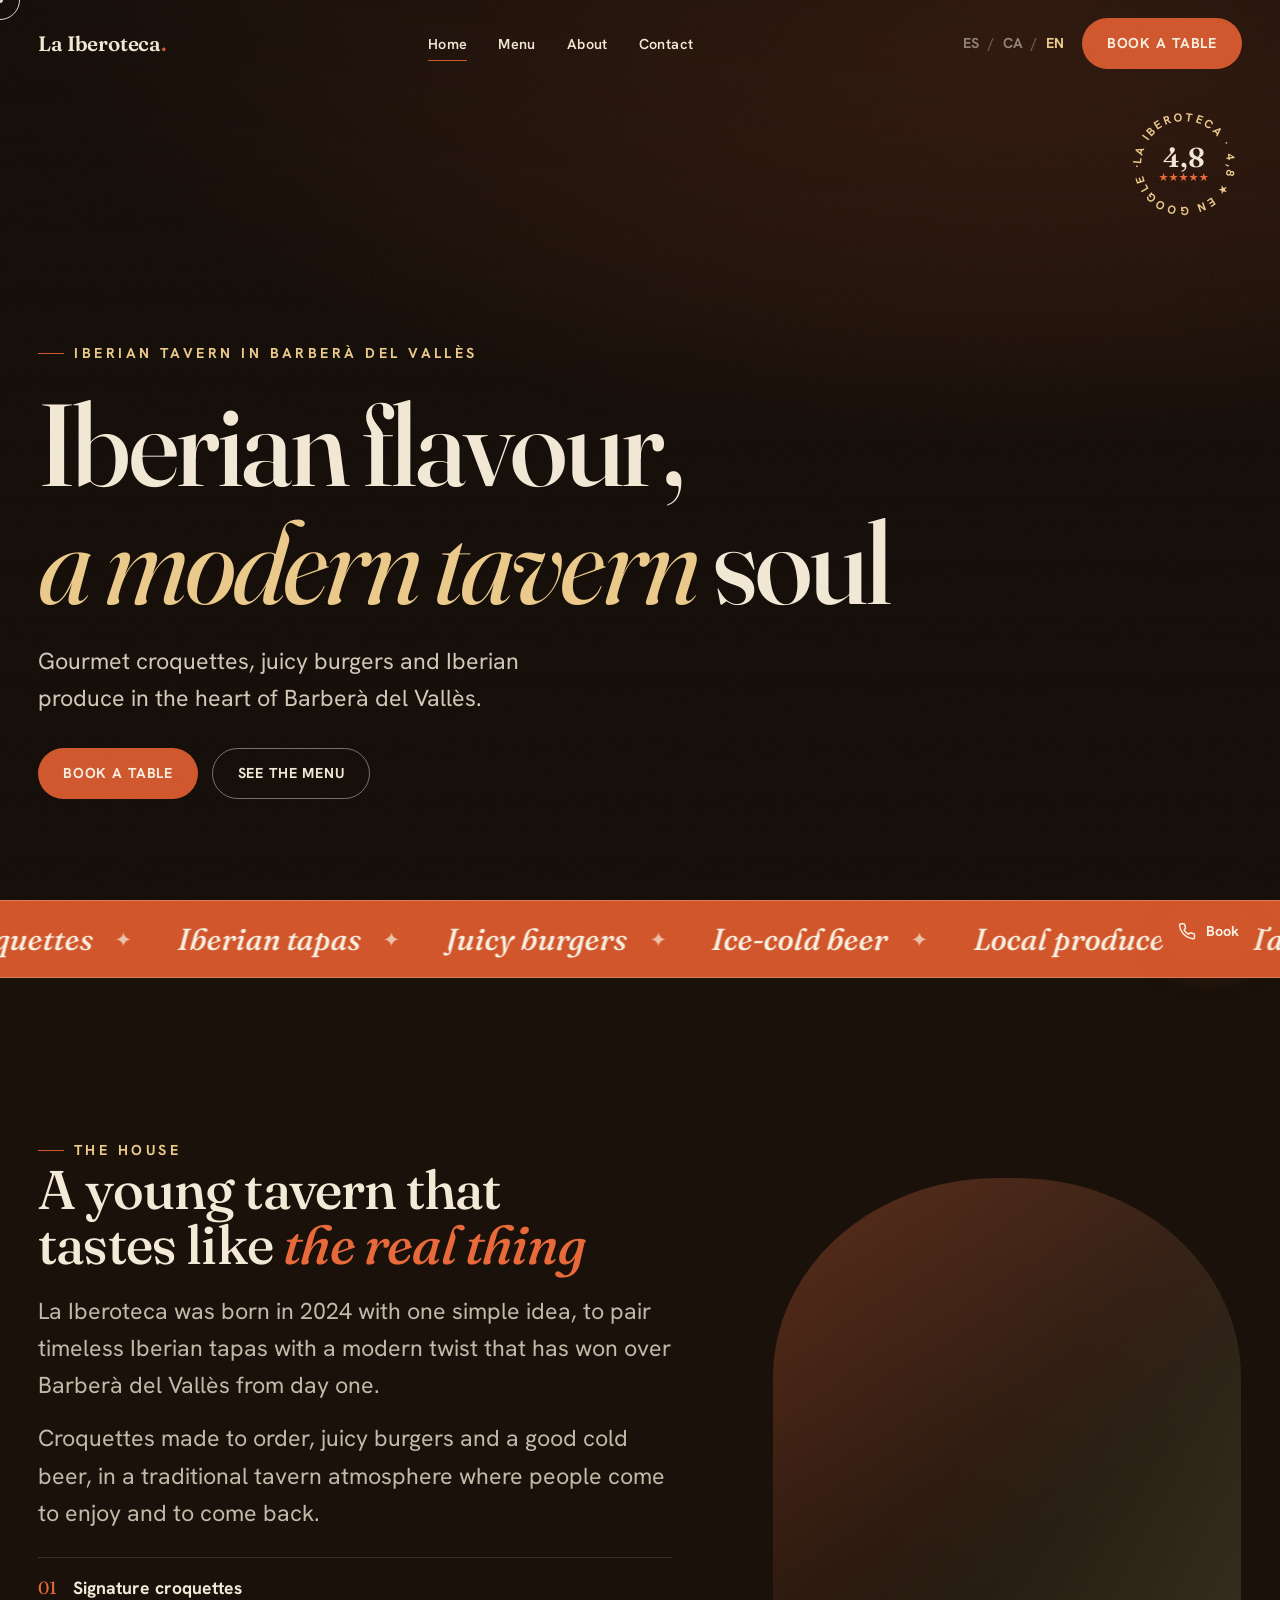
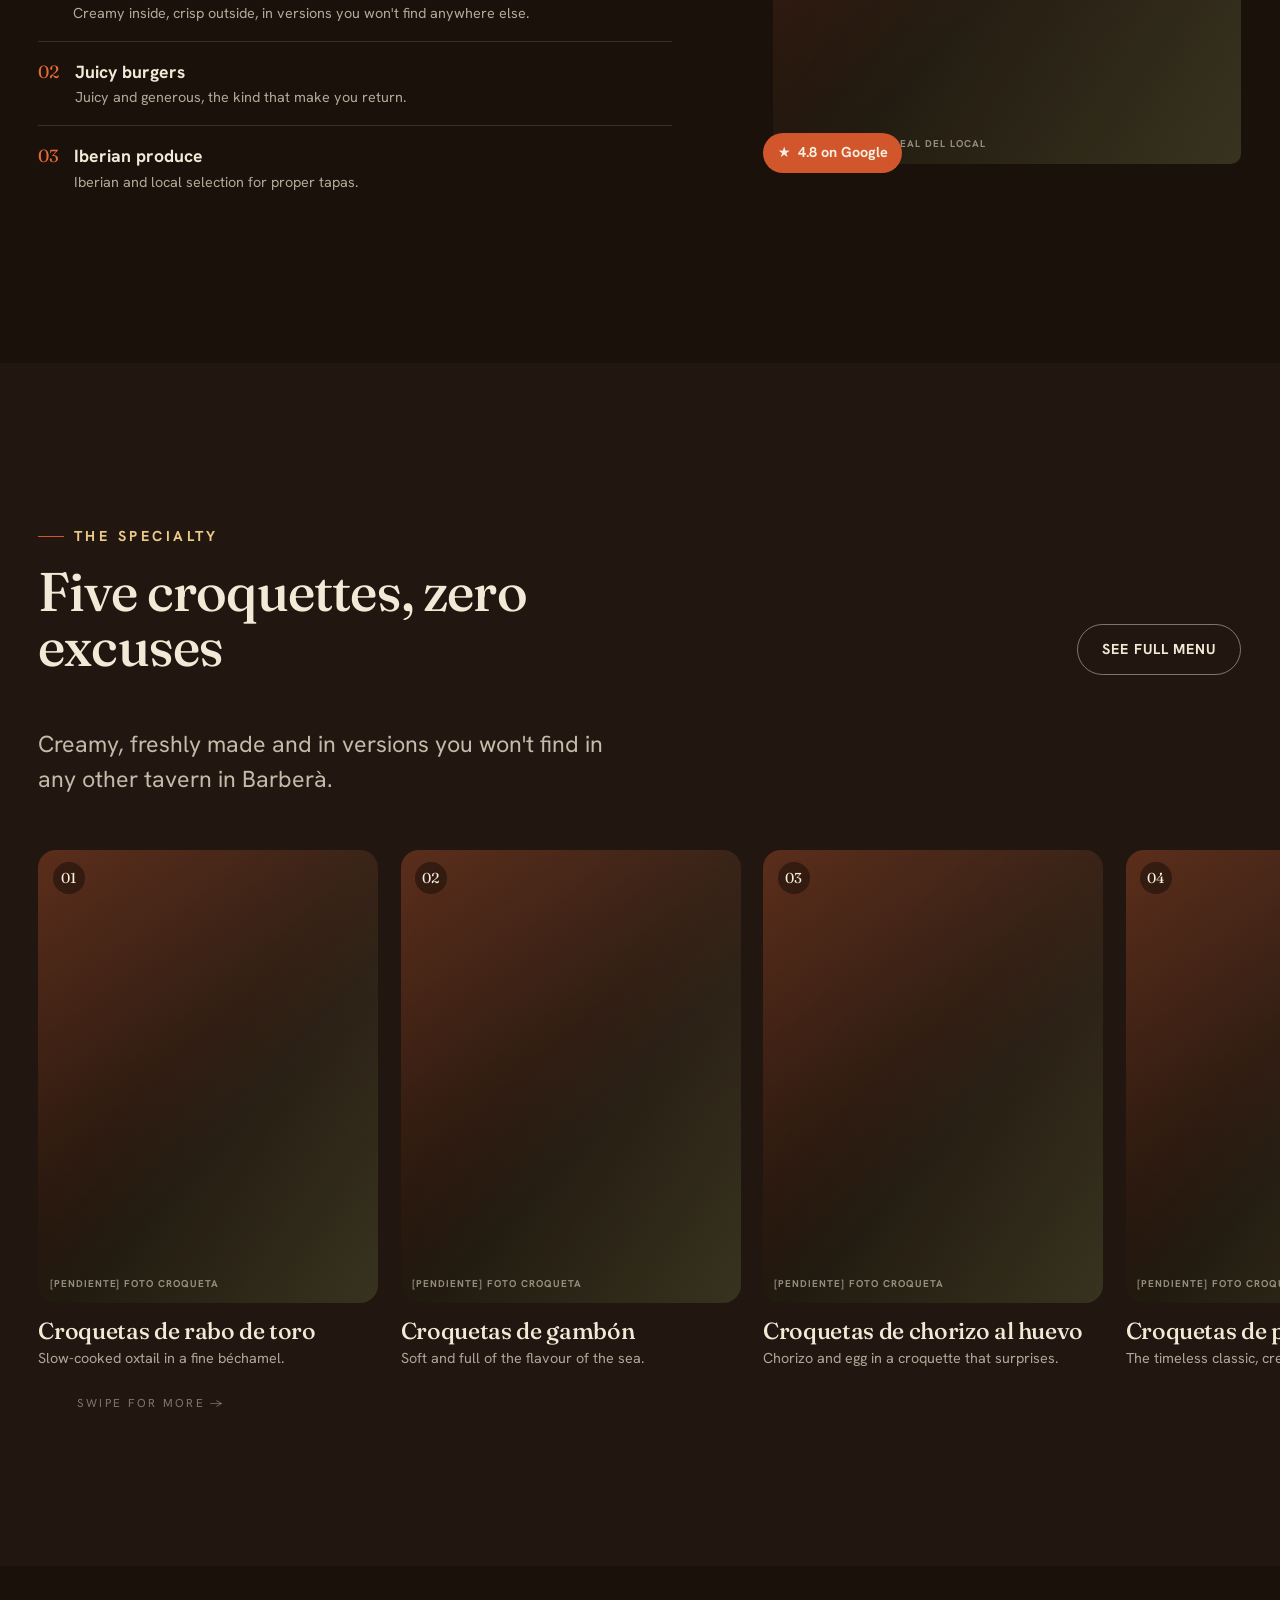
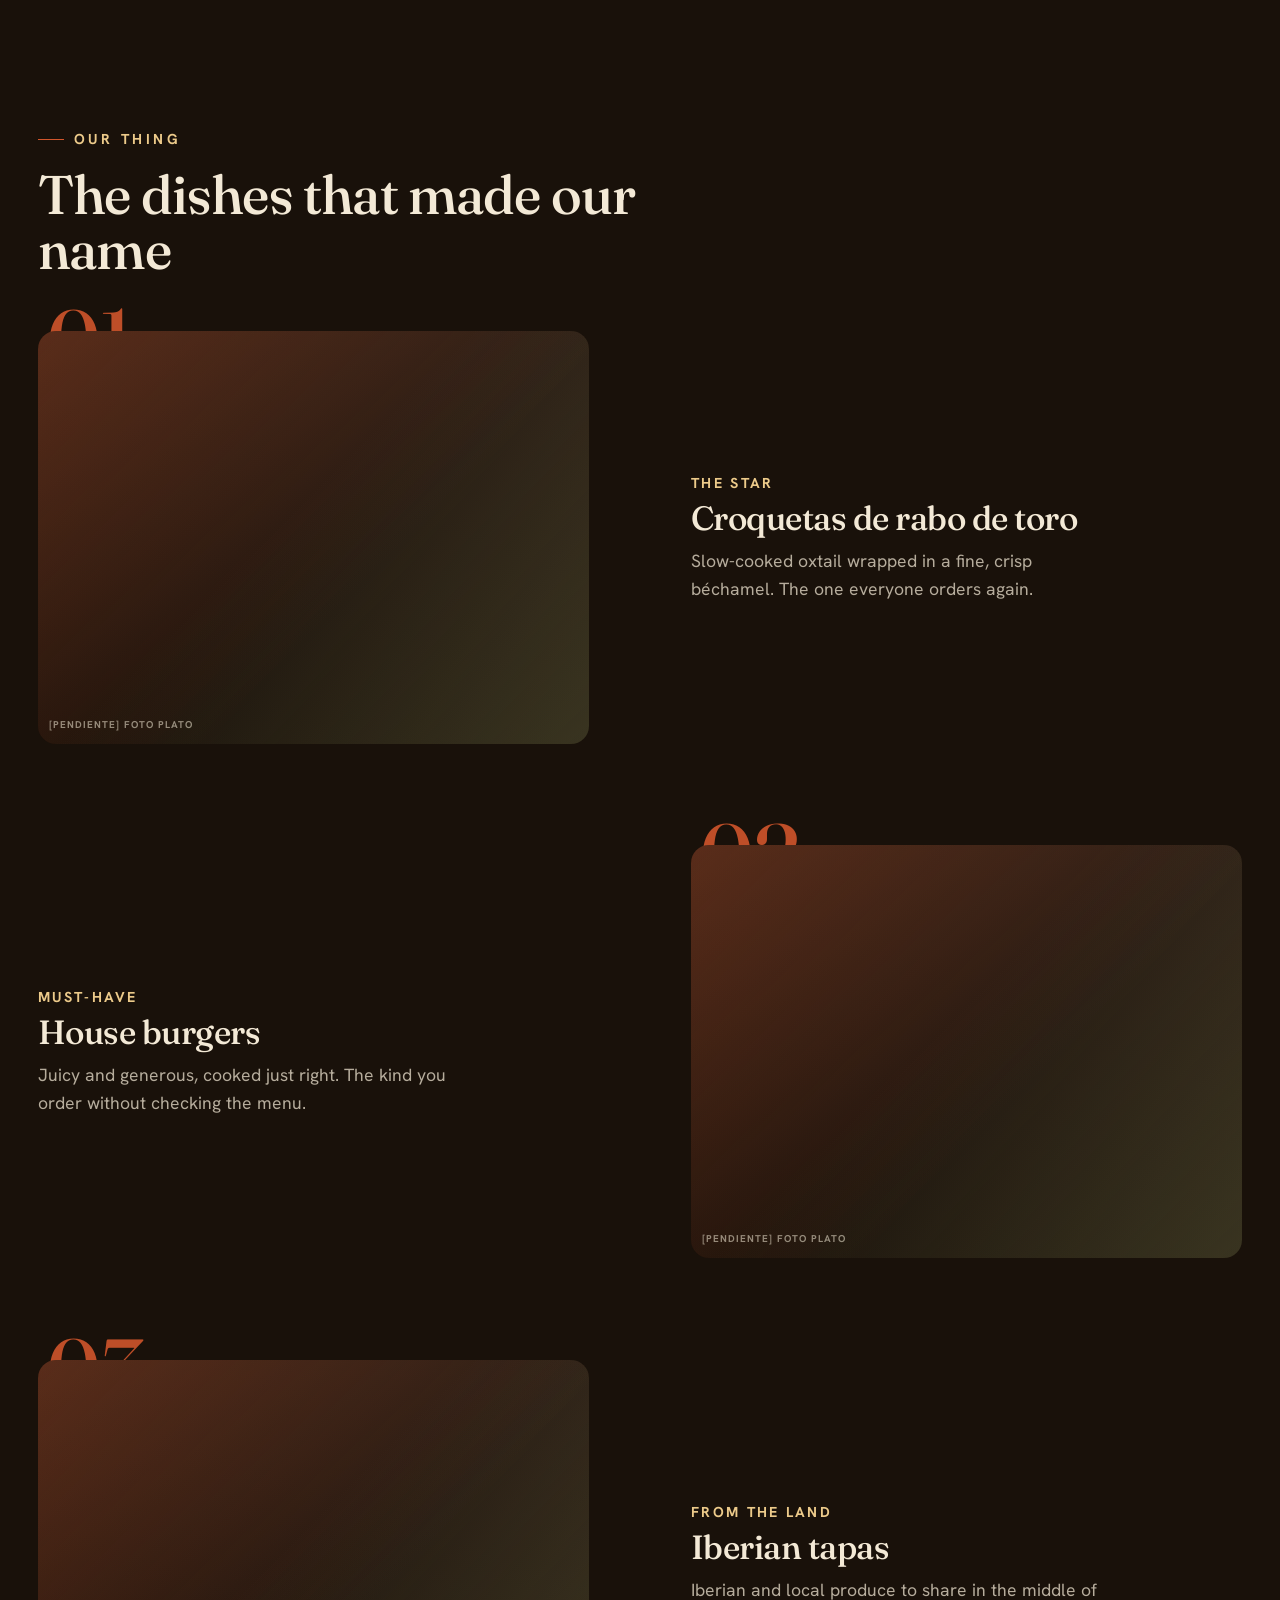
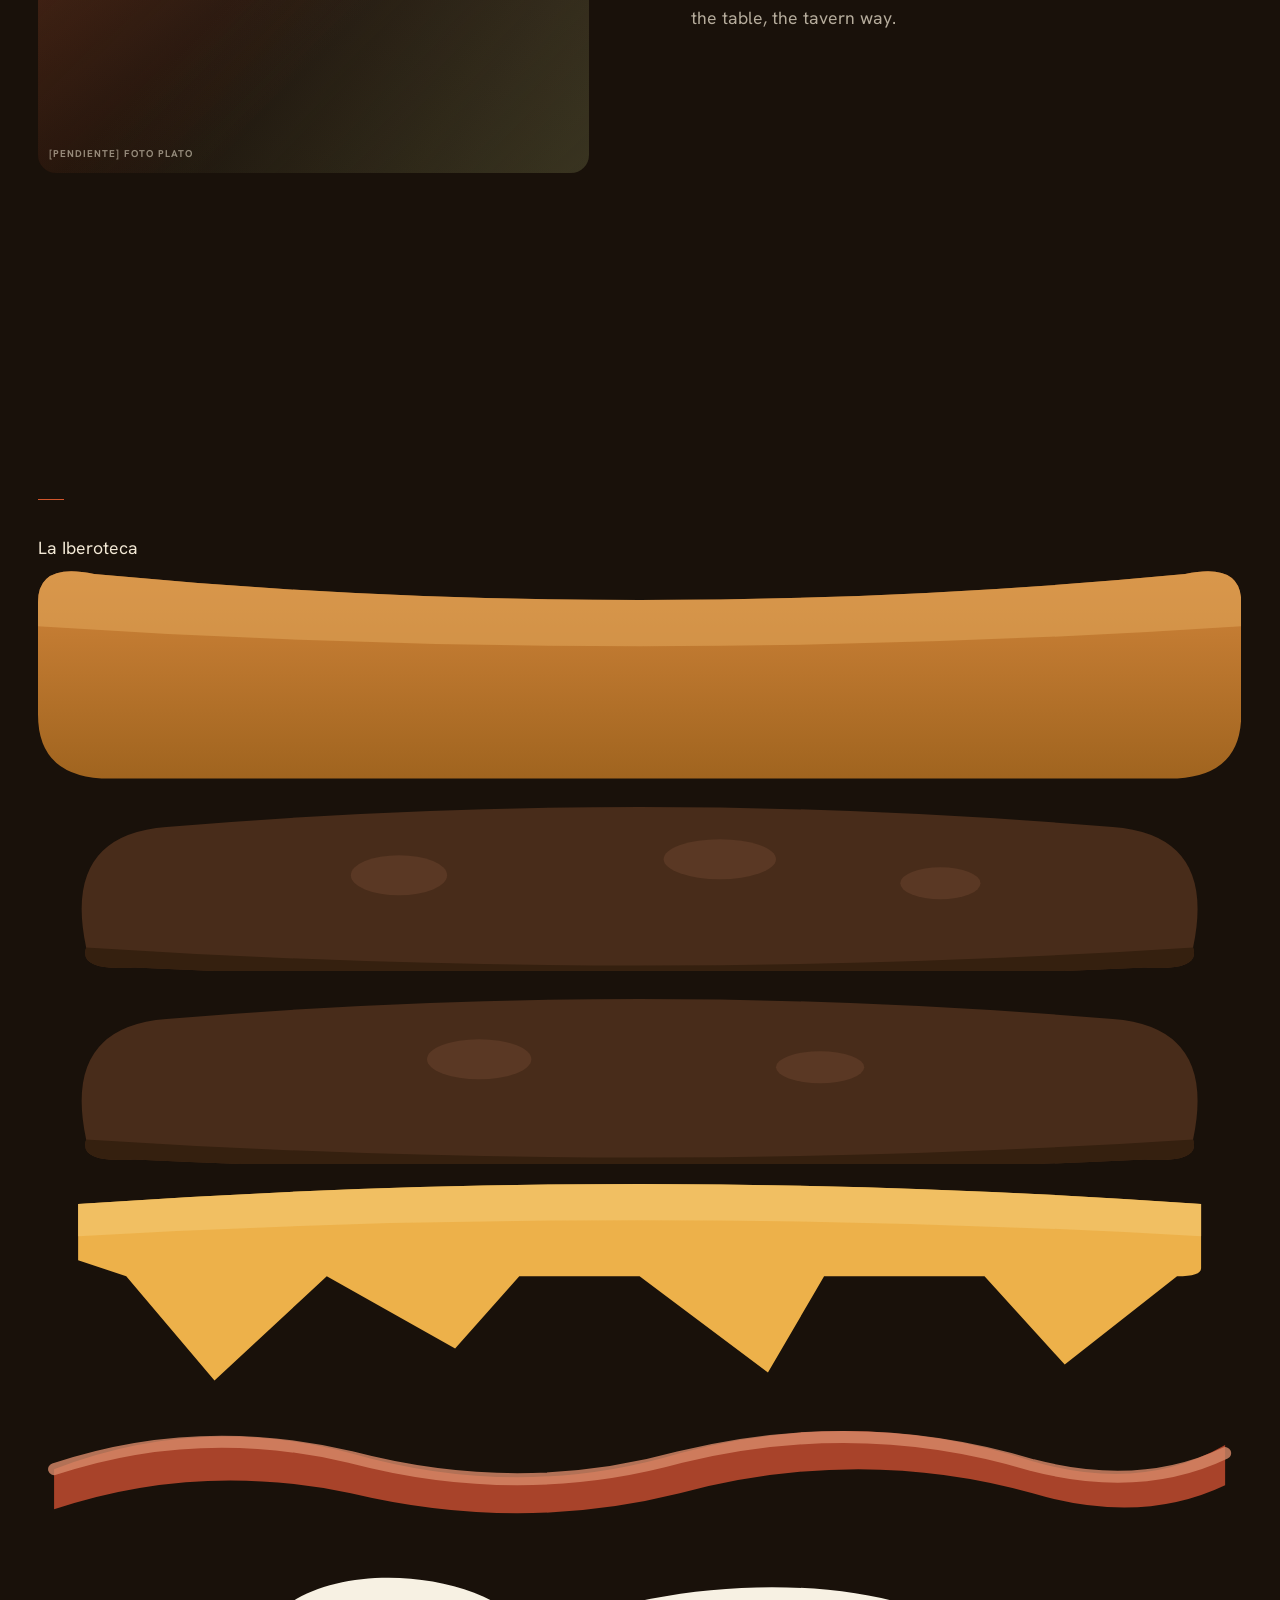
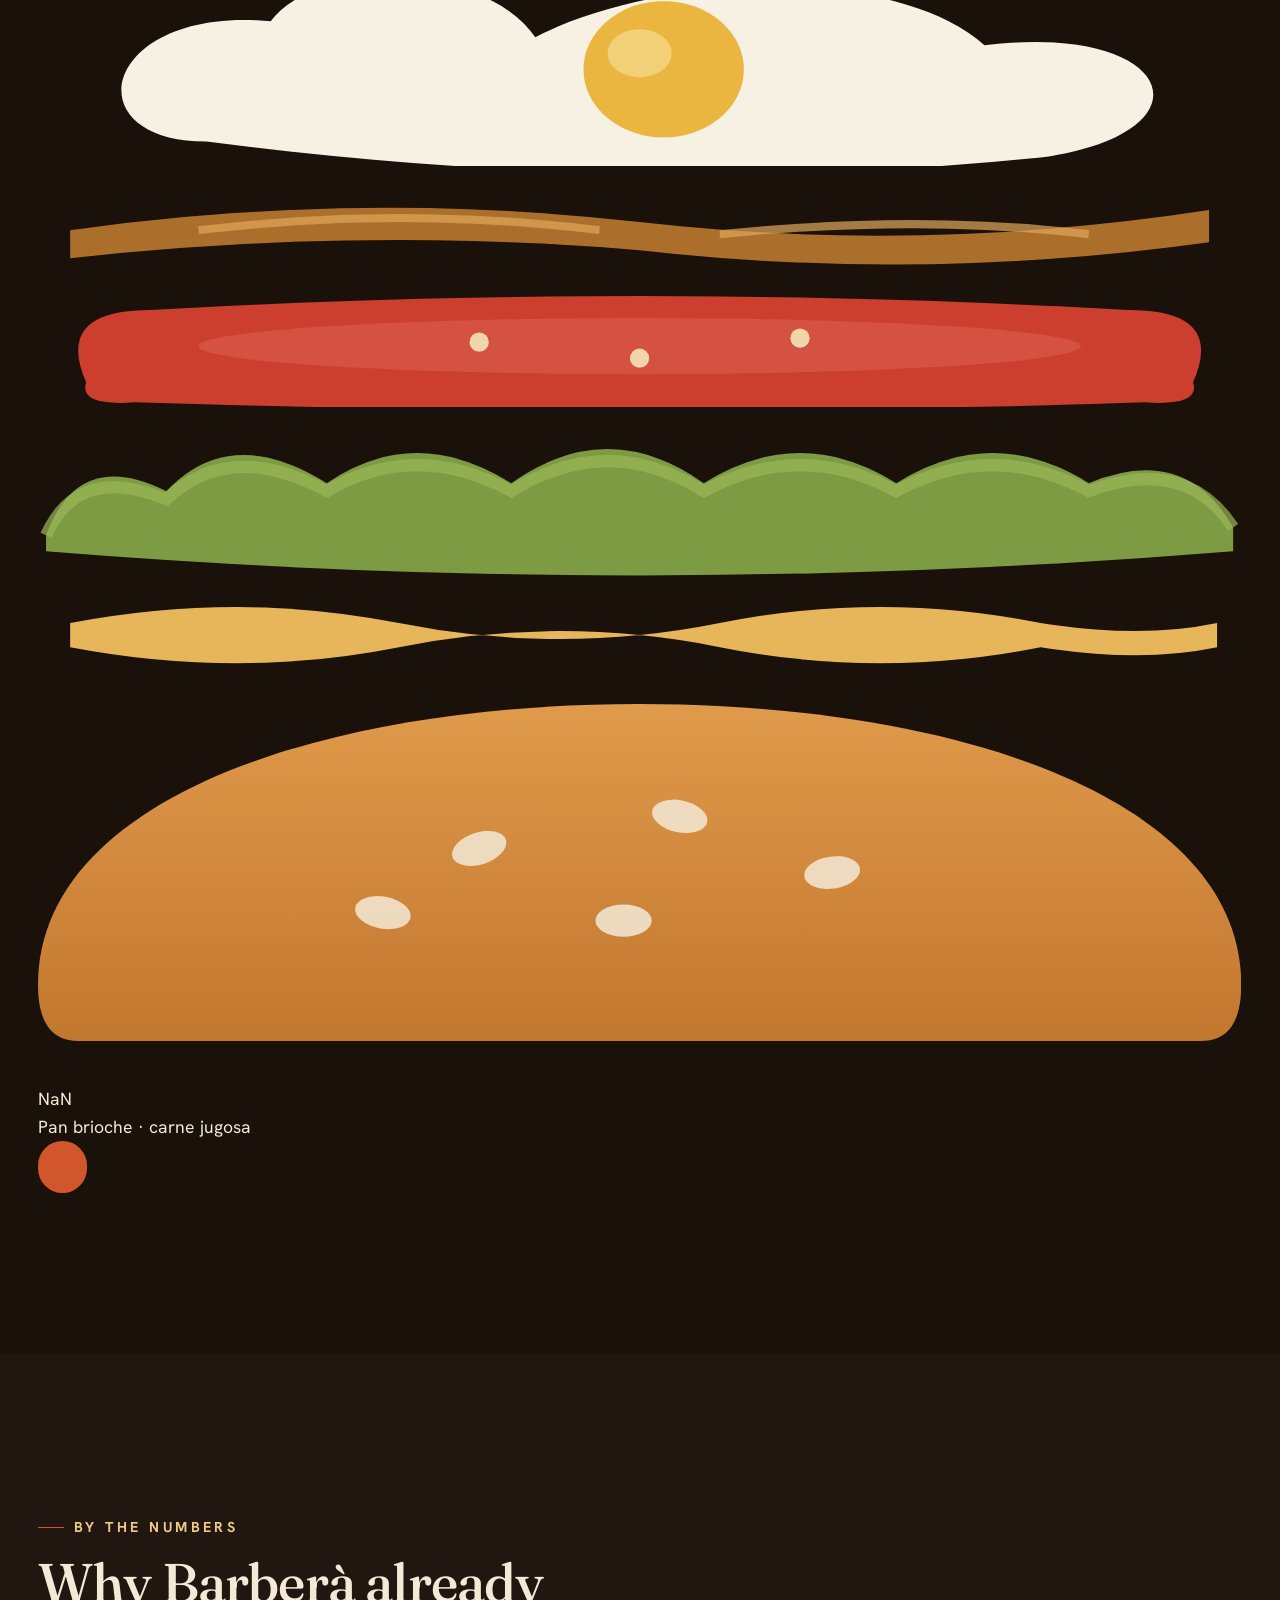
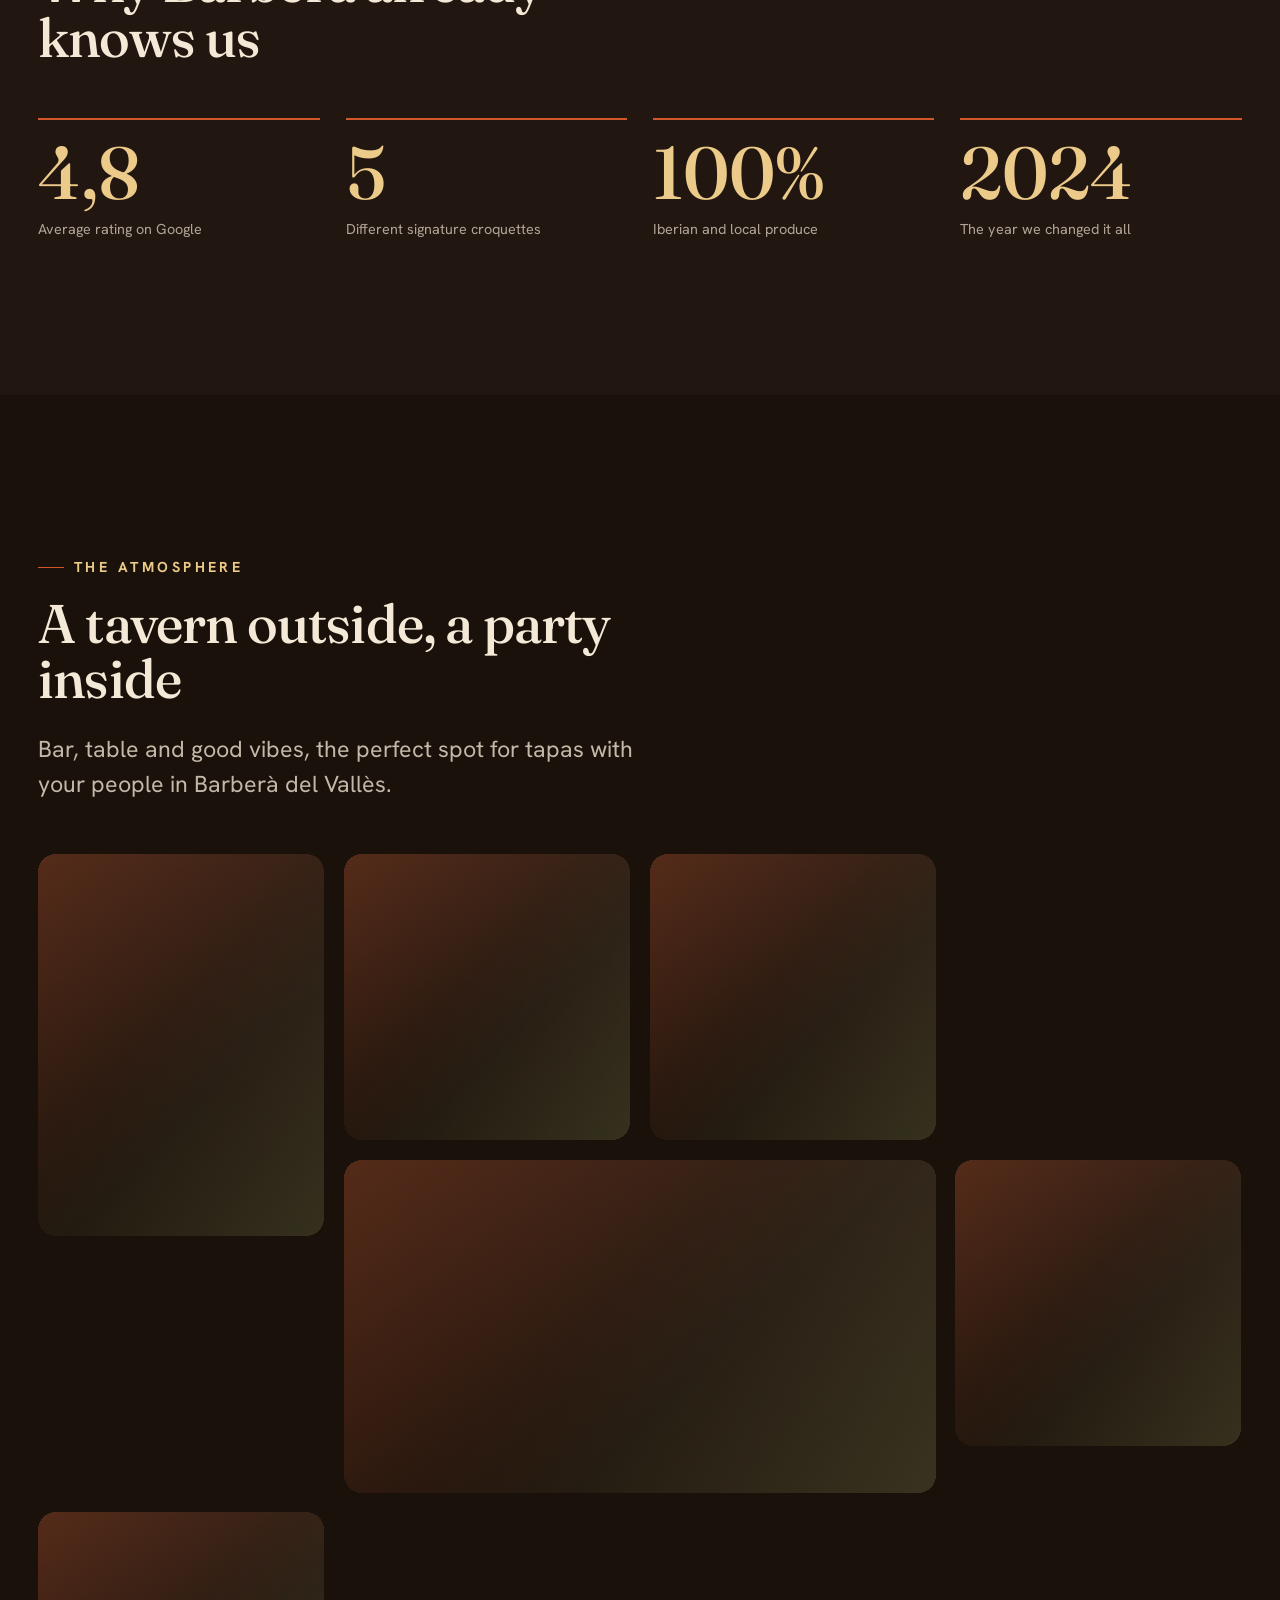
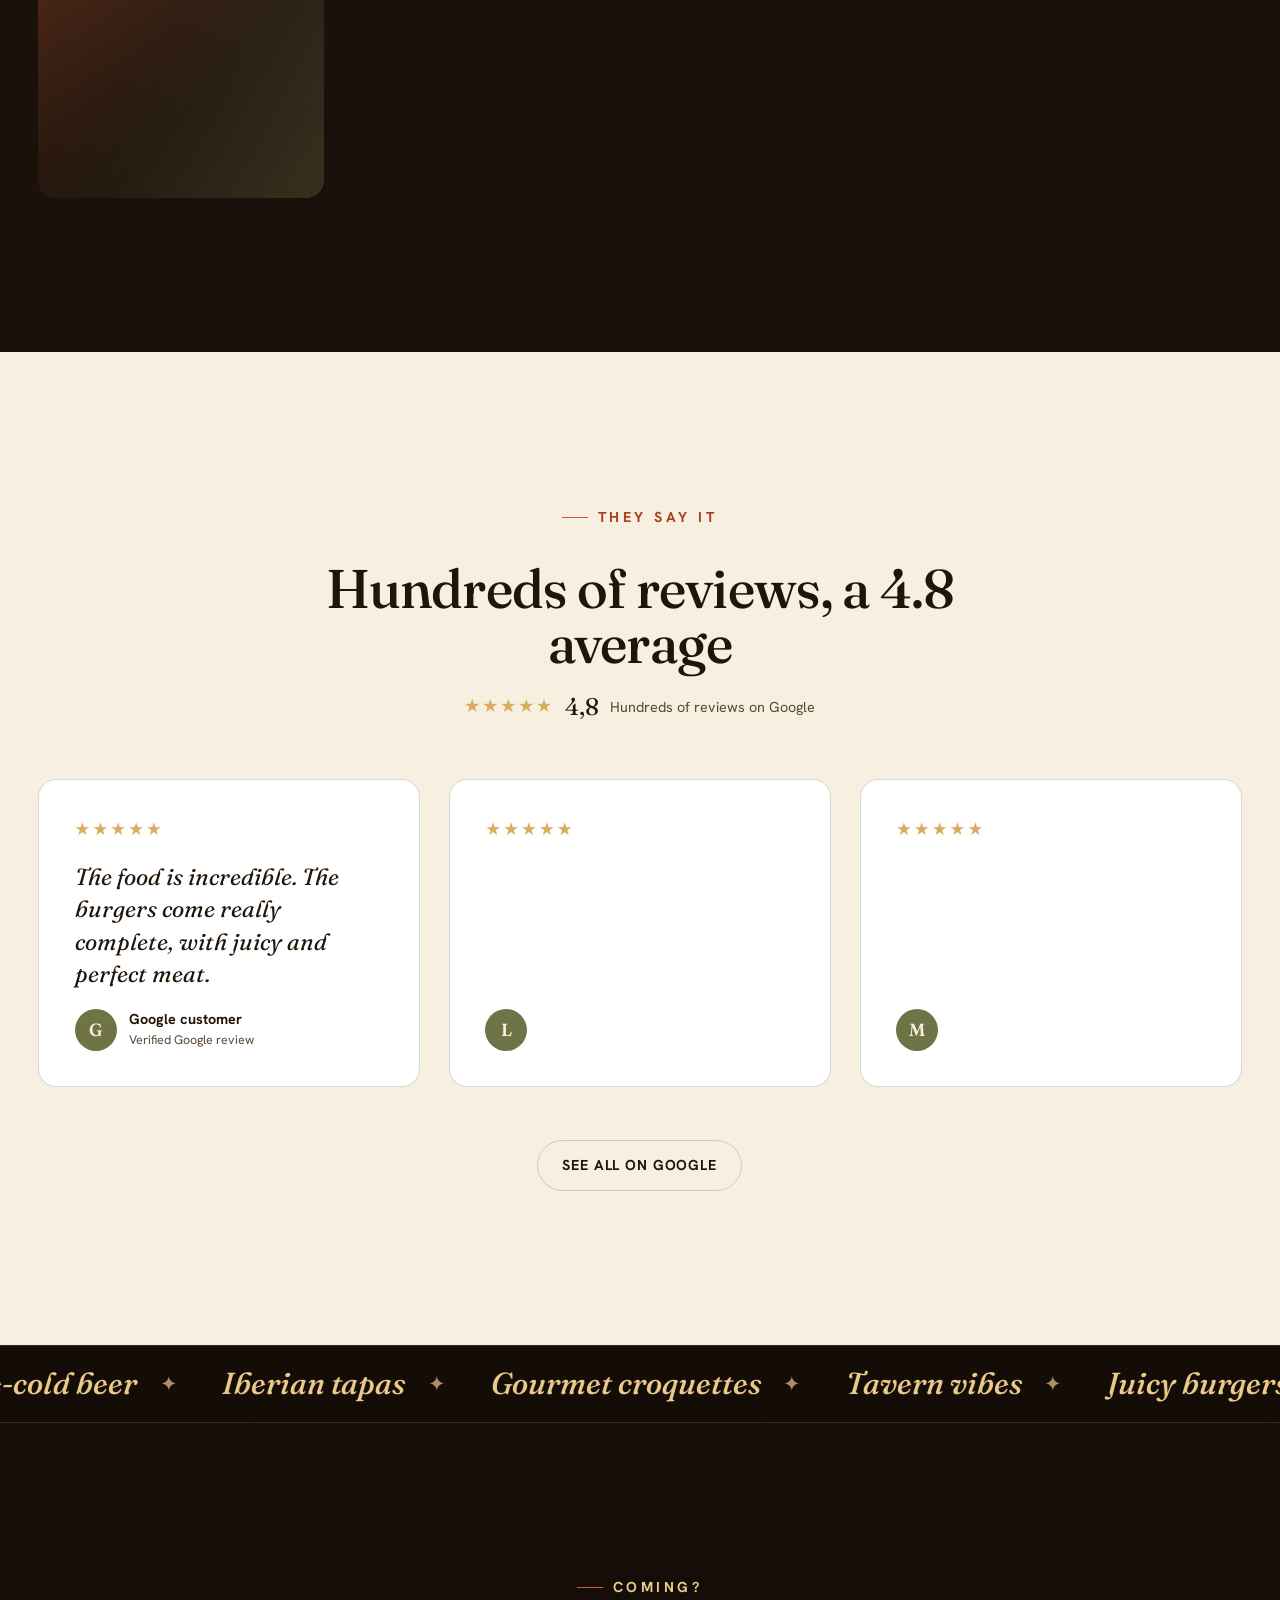
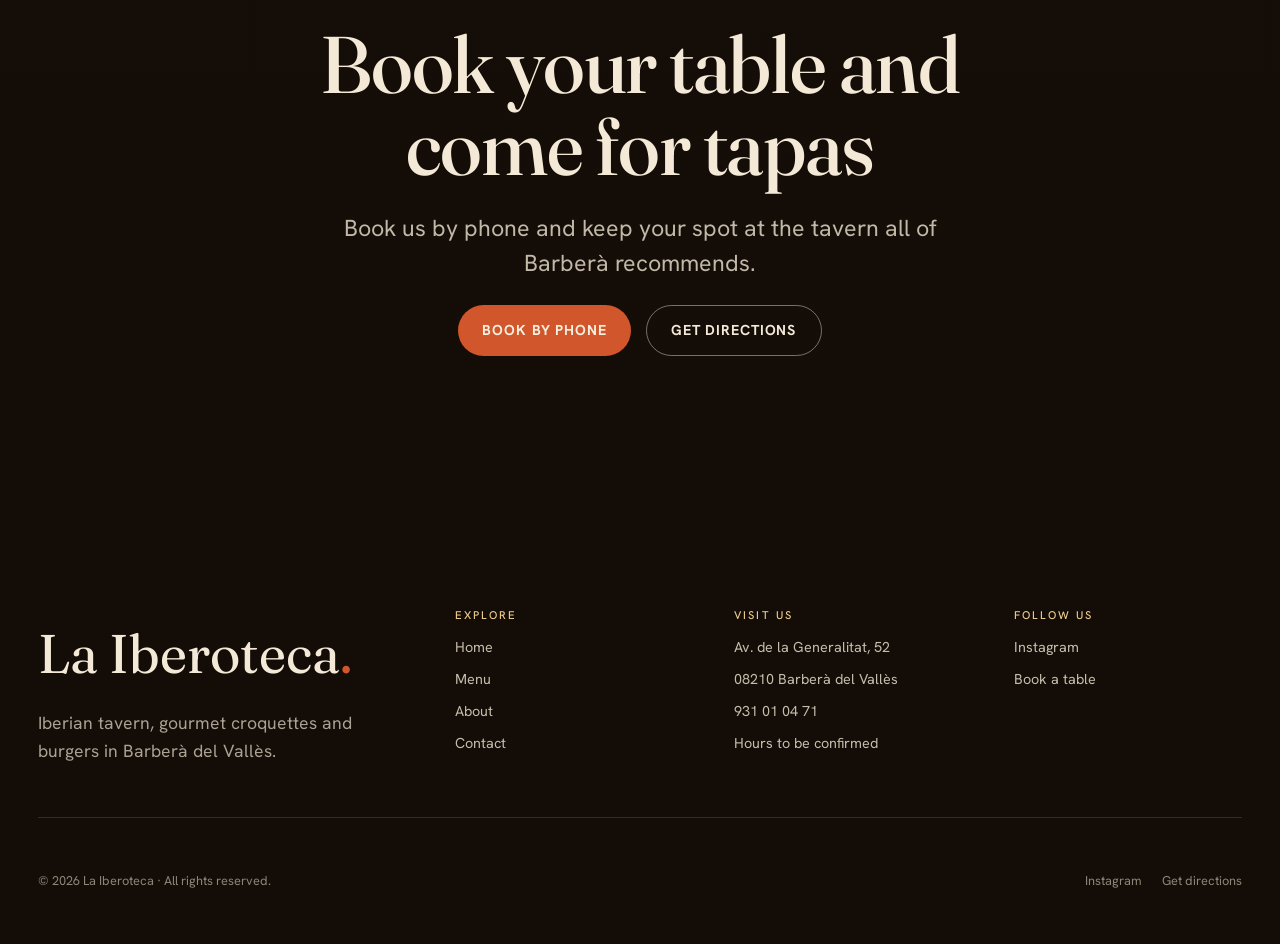
==== commit 31561ddf: "fa" ====
--- a/la-iberoteca/index.html
+++ b/la-iberoteca/index.html
@@ -215,6 +215,85 @@
           </div>
         </section>
 
+        <section class="section builder" data-builder>
+          <div class="wrap">
+            <div class="builder__head">
+              <p class="eyebrow" data-reveal="up" data-i18n="builder.eyebrow">Juega con la comida</p>
+              <h2 class="title title--section" data-reveal="up" data-i18n="builder.title">Monta tu hamburguesa</h2>
+              <p class="lead u-mt-s" data-reveal="up" data-i18n="builder.lead">Añade y quita ingredientes y mira cómo queda. Luego resérvala y te la montamos igual.</p>
+            </div>
+            <div class="builder__grid">
+              <div class="builder__stagewrap" data-reveal="up">
+                <div class="builder__tier">
+                  <p class="builder__tierlabel" data-i18n="builder.yourburger">Tu creación</p>
+                  <p class="builder__tiername" data-tier-name>La Iberoteca</p>
+                </div>
+                <div class="stage">
+                  <div class="bstack">
+                    <div class="layer layer--bunbottom" data-layer="bunbottom" style="--y:0px" aria-hidden="true">
+                      <svg viewBox="0 0 300 54" xmlns="http://www.w3.org/2000/svg"><defs><linearGradient id="bb" x1="0" y1="0" x2="0" y2="1"><stop offset="0" stop-color="#d1853a"/><stop offset="1" stop-color="#a0641f"/></linearGradient></defs><path d="M0,10 Q0,0 14,3 Q150,16 286,3 Q300,0 300,10 L300,38 Q300,54 282,54 L18,54 Q0,54 0,38 Z" fill="url(#bb)"/><path d="M0,10 Q0,0 14,3 Q150,16 286,3 Q300,0 300,10 L300,16 Q150,26 0,16 Z" fill="#e0a358" opacity="0.6"/></svg>
+                    </div>
+                    <div class="layer layer--patty" data-layer="patty" style="--y:-30px" aria-hidden="true">
+                      <svg viewBox="0 0 300 46" xmlns="http://www.w3.org/2000/svg"><path d="M12,40 Q6,12 32,10 Q150,0 268,10 Q294,12 288,40 Q290,46 276,45 Q150,51 24,45 Q10,46 12,40 Z" fill="#482c1a"/><path d="M12,40 Q150,49 288,40 Q290,46 276,45 Q150,51 24,45 Q10,46 12,40 Z" fill="#35200f"/><ellipse cx="90" cy="22" rx="12" ry="5" fill="#5a3824"/><ellipse cx="170" cy="18" rx="14" ry="5" fill="#5a3824"/><ellipse cx="225" cy="24" rx="10" ry="4" fill="#5a3824"/></svg>
+                    </div>
+                    <div class="layer layer--patty2 is-off" data-layer="patty2" aria-hidden="true">
+                      <svg viewBox="0 0 300 46" xmlns="http://www.w3.org/2000/svg"><path d="M12,40 Q6,12 32,10 Q150,0 268,10 Q294,12 288,40 Q290,46 276,45 Q150,51 24,45 Q10,46 12,40 Z" fill="#482c1a"/><path d="M12,40 Q150,49 288,40 Q290,46 276,45 Q150,51 24,45 Q10,46 12,40 Z" fill="#35200f"/><ellipse cx="110" cy="20" rx="13" ry="5" fill="#5a3824"/><ellipse cx="195" cy="22" rx="11" ry="4" fill="#5a3824"/></svg>
+                    </div>
+                    <div class="layer layer--cheese" data-layer="cheese" style="--y:-56px" aria-hidden="true">
+                      <svg viewBox="0 0 300 56" xmlns="http://www.w3.org/2000/svg"><path d="M10,8 Q150,-2 290,8 L290,24 Q290,26 284,26 L256,48 L236,26 L196,26 L182,50 L150,26 L120,26 L104,44 L72,26 L44,52 L22,26 L10,22 Z" fill="#edb14a"/><path d="M10,8 Q150,-2 290,8 L290,16 Q150,8 10,16 Z" fill="#f3c468" opacity="0.8"/></svg>
+                    </div>
+                    <div class="layer layer--bacon" data-layer="bacon" style="--y:-70px" aria-hidden="true">
+                      <svg viewBox="0 0 300 30" xmlns="http://www.w3.org/2000/svg"><path d="M4,16 Q40,2 78,12 Q120,24 160,12 Q205,0 248,14 Q275,22 296,10 L296,20 Q275,30 248,22 Q205,10 160,22 Q120,32 78,22 Q40,14 4,26 Z" fill="#a8432a"/><path d="M4,16 Q40,4 78,13 Q120,24 160,13 Q205,2 248,15 Q275,22 296,12" fill="none" stroke="#d98a6a" stroke-width="3" stroke-linecap="round" opacity="0.8"/></svg>
+                    </div>
+                    <div class="layer layer--egg is-off" data-layer="egg" aria-hidden="true">
+                      <svg viewBox="0 0 300 58" xmlns="http://www.w3.org/2000/svg"><path d="M42,52 C8,52 16,18 58,22 C70,6 112,8 124,26 C154,10 214,8 236,28 C284,22 294,50 250,56 Q150,66 42,52 Z" fill="#f7f1e3"/><ellipse cx="156" cy="34" rx="20" ry="17" fill="#eab63f"/><ellipse cx="150" cy="30" rx="8" ry="6" fill="#f4d886" opacity="0.8"/></svg>
+                    </div>
+                    <div class="layer layer--onion is-off" data-layer="onion" aria-hidden="true">
+                      <svg viewBox="0 0 300 26" xmlns="http://www.w3.org/2000/svg"><path d="M8,14 Q80,4 150,12 Q220,20 292,9 L292,17 Q220,27 150,19 Q80,13 8,21 Z" fill="#b9772f" opacity="0.92"/><path d="M40,14 Q90,8 140,14" fill="none" stroke="#e0a85a" stroke-width="2" opacity="0.7"/><path d="M170,15 Q220,10 262,15" fill="none" stroke="#e0a85a" stroke-width="2" opacity="0.7"/></svg>
+                    </div>
+                    <div class="layer layer--tomato is-off" data-layer="tomato" aria-hidden="true">
+                      <svg viewBox="0 0 300 30" xmlns="http://www.w3.org/2000/svg"><path d="M12,24 Q4,6 28,6 Q150,-1 272,6 Q296,6 288,24 Q290,30 276,29 Q150,33 24,29 Q10,30 12,24 Z" fill="#cc3f2e"/><ellipse cx="150" cy="15" rx="110" ry="7" fill="#d9594a" opacity="0.7"/><circle cx="110" cy="14" r="2.4" fill="#f0d6ab"/><circle cx="150" cy="18" r="2.4" fill="#f0d6ab"/><circle cx="190" cy="13" r="2.4" fill="#f0d6ab"/></svg>
+                    </div>
+                    <div class="layer layer--lettuce is-off" data-layer="lettuce" aria-hidden="true">
+                      <svg viewBox="0 0 300 42" xmlns="http://www.w3.org/2000/svg"><path d="M2,30 Q10,8 32,19 Q48,2 72,17 Q94,2 118,17 Q142,0 166,17 Q190,2 214,17 Q238,2 262,17 Q286,7 298,28 L298,34 Q150,46 2,34 Z" fill="#7d9b42"/><path d="M2,30 Q10,12 32,21 Q48,6 72,19 Q94,6 118,19 Q142,4 166,19 Q190,6 214,19 Q238,6 262,19 Q286,10 298,28" fill="none" stroke="#9ab757" stroke-width="3" opacity="0.7"/></svg>
+                    </div>
+                    <div class="layer layer--sauce is-off" data-layer="sauce" aria-hidden="true">
+                      <svg viewBox="0 0 300 20" xmlns="http://www.w3.org/2000/svg"><path d="M8,8 Q50,0 90,8 Q130,16 170,8 Q210,0 250,8 Q275,12 294,8 L294,14 Q275,18 250,14 Q210,22 170,14 Q130,6 90,14 Q50,22 8,14 Z" fill="#e7b65a"/></svg>
+                    </div>
+                    <div class="layer layer--buntop" data-layer="buntop" style="--y:-84px" aria-hidden="true">
+                      <svg viewBox="0 0 300 92" xmlns="http://www.w3.org/2000/svg"><defs><linearGradient id="bt" x1="0" y1="0" x2="0" y2="1"><stop offset="0" stop-color="#e09a4b"/><stop offset="1" stop-color="#c2772f"/></linearGradient></defs><path d="M10,90 Q0,90 0,76 C0,30 70,6 150,6 C230,6 300,30 300,76 Q300,90 290,90 Z" fill="url(#bt)"/><ellipse cx="110" cy="42" rx="7" ry="4" fill="#f3e9d6" opacity="0.85" transform="rotate(-18 110 42)"/><ellipse cx="160" cy="34" rx="7" ry="4" fill="#f3e9d6" opacity="0.85" transform="rotate(12 160 34)"/><ellipse cx="198" cy="48" rx="7" ry="4" fill="#f3e9d6" opacity="0.85" transform="rotate(-8 198 48)"/><ellipse cx="86" cy="58" rx="7" ry="4" fill="#f3e9d6" opacity="0.85" transform="rotate(10 86 58)"/><ellipse cx="146" cy="60" rx="7" ry="4" fill="#f3e9d6" opacity="0.85"/></svg>
+                    </div>
+                  </div>
+                </div>
+              </div>
+
+              <div class="builder__panel" data-reveal="up">
+                <p class="builder__base" data-i18n="builder.base">Pan brioche y carne jugosa van de serie. Tú pones el resto.</p>
+                <div class="builder__toggles">
+                  <button class="toggle" type="button" data-ing="doble" aria-pressed="false"><span data-i18n="b.doble">Doble carne</span><span class="toggle__dot" aria-hidden="true"></span></button>
+                  <button class="toggle" type="button" data-ing="cheddar" aria-pressed="true"><span data-i18n="b.cheddar">Cheddar fundido</span><span class="toggle__dot" aria-hidden="true"></span></button>
+                  <button class="toggle" type="button" data-ing="bacon" aria-pressed="true"><span data-i18n="b.bacon">Bacon crujiente</span><span class="toggle__dot" aria-hidden="true"></span></button>
+                  <button class="toggle" type="button" data-ing="huevo" aria-pressed="false"><span data-i18n="b.huevo">Huevo frito</span><span class="toggle__dot" aria-hidden="true"></span></button>
+                  <button class="toggle" type="button" data-ing="cebolla" aria-pressed="false"><span data-i18n="b.cebolla">Cebolla caramelizada</span><span class="toggle__dot" aria-hidden="true"></span></button>
+                  <button class="toggle" type="button" data-ing="tomate" aria-pressed="false"><span data-i18n="b.tomate">Tomate</span><span class="toggle__dot" aria-hidden="true"></span></button>
+                  <button class="toggle" type="button" data-ing="lechuga" aria-pressed="false"><span data-i18n="b.lechuga">Lechuga</span><span class="toggle__dot" aria-hidden="true"></span></button>
+                  <button class="toggle" type="button" data-ing="salsa" aria-pressed="false"><span data-i18n="b.salsa">Salsa de la casa</span><span class="toggle__dot" aria-hidden="true"></span></button>
+                </div>
+                <div class="builder__summary">
+                  <h3 data-i18n="builder.yourburger">Tu creación</h3>
+                  <p class="builder__count"><span data-count>4 ingredientes</span></p>
+                  <p class="builder__recipe" data-recipe>Pan brioche · carne jugosa</p>
+                  <div class="builder__actions">
+                    <a class="btn btn--accent" data-reserve href="tel:+34931010471" data-i18n="builder.cta">Reservar y pedirla así</a>
+                    <button class="builder__reset" type="button" data-reset data-i18n="builder.reset">Empezar de cero</button>
+                  </div>
+                  <p class="builder__note" data-i18n="builder.note">Creación para enseñar en el restaurante. La carta final la define el negocio.</p>
+                </div>
+              </div>
+            </div>
+          </div>
+        </section>
+
         <section class="section section--brown">
           <div class="wrap">
             <p class="eyebrow" data-reveal="up" data-i18n="stats.eyebrow">En números</p>
@@ -248,8 +327,8 @@
           <div class="wrap">
             <div class="reviews__head">
               <p class="eyebrow" data-reveal="up" data-i18n="reviews.eyebrow">Lo dicen ellos</p>
-              <h2 class="title title--section" data-reveal="up" data-i18n="reviews.title">Cientos de reseñas, una media de 4,8</h2>
-              <span class="rating" data-reveal="up"><span class="rating__stars" aria-hidden="true">★★★★★</span><span class="rating__num">4,8</span><span class="rating__count" data-i18n="reviews.ratingCount">Cientos de reseñas en Google</span></span>
+              <h2 class="title title--section" data-reveal="up" data-i18n="reviews.title">Más de 600 reseñas, una media de 4,8</h2>
+              <span class="rating" data-reveal="up"><span class="rating__stars" aria-hidden="true">★★★★★</span><span class="rating__num">4,8</span><span class="rating__count" data-i18n="reviews.ratingCount">Más de 600 reseñas en Google</span></span>
             </div>
             <div class="reviews__grid" data-stagger>
               <article class="review">
@@ -257,8 +336,16 @@
                 <p class="review__text" data-i18n="review.1.text">La comida es increíble. Las hamburguesas vienen bien completas, con la carne jugosa y perfecta.</p>
                 <div class="review__meta"><span class="review__avatar" aria-hidden="true">G</span><div><p class="review__name" data-i18n="review.1.name">Cliente de Google</p><p class="review__source" data-i18n="review.1.source">Reseña verificada de Google</p></div></div>
               </article>
-              <article class="review review--pending"><p data-i18n="review.pending">Espacio reservado para más reseñas reales de Google.</p></article>
-              <article class="review review--pending"><p data-i18n="review.pending">Espacio reservado para más reseñas reales de Google.</p></article>
+              <article class="review">
+                <span class="review__stars" aria-hidden="true">★★★★★</span>
+                <p class="review__text" data-i18n="review.2.text">El menjar està molt bo i, a més, el servei és atent, amable i proper.</p>
+                <div class="review__meta"><span class="review__avatar" aria-hidden="true">L</span><div><p class="review__name" data-i18n="review.2.name">Lydia R.</p><p class="review__source" data-i18n="review.2.source">Reseña verificada de Google</p></div></div>
+              </article>
+              <article class="review">
+                <span class="review__stars" aria-hidden="true">★★★★★</span>
+                <p class="review__text" data-i18n="review.3.text">Brutals les patates, molt originals. Racions grans. Repetirem!</p>
+                <div class="review__meta"><span class="review__avatar" aria-hidden="true">M</span><div><p class="review__name" data-i18n="review.3.name">Miquel C.</p><p class="review__source" data-i18n="review.3.source">Reseña verificada de Google</p></div></div>
+              </article>
             </div>
             <div class="u-center u-mt-m" data-reveal="up">
               <a class="btn btn--ghost" href="https://www.google.com/maps/search/La+Iberoteca+Barberà+del+Vallès" target="_blank" rel="noopener" data-i18n="reviews.cta">Ver todas en Google</a>
@@ -344,5 +431,6 @@
   <script src="https://cdnjs.cloudflare.com/ajax/libs/gsap/3.13.0/SplitText.min.js"></script>
   <script src="js/i18n.js"></script>
   <script src="js/main.js"></script>
+  <script src="js/builder.js"></script>
 </body>
 </html>
